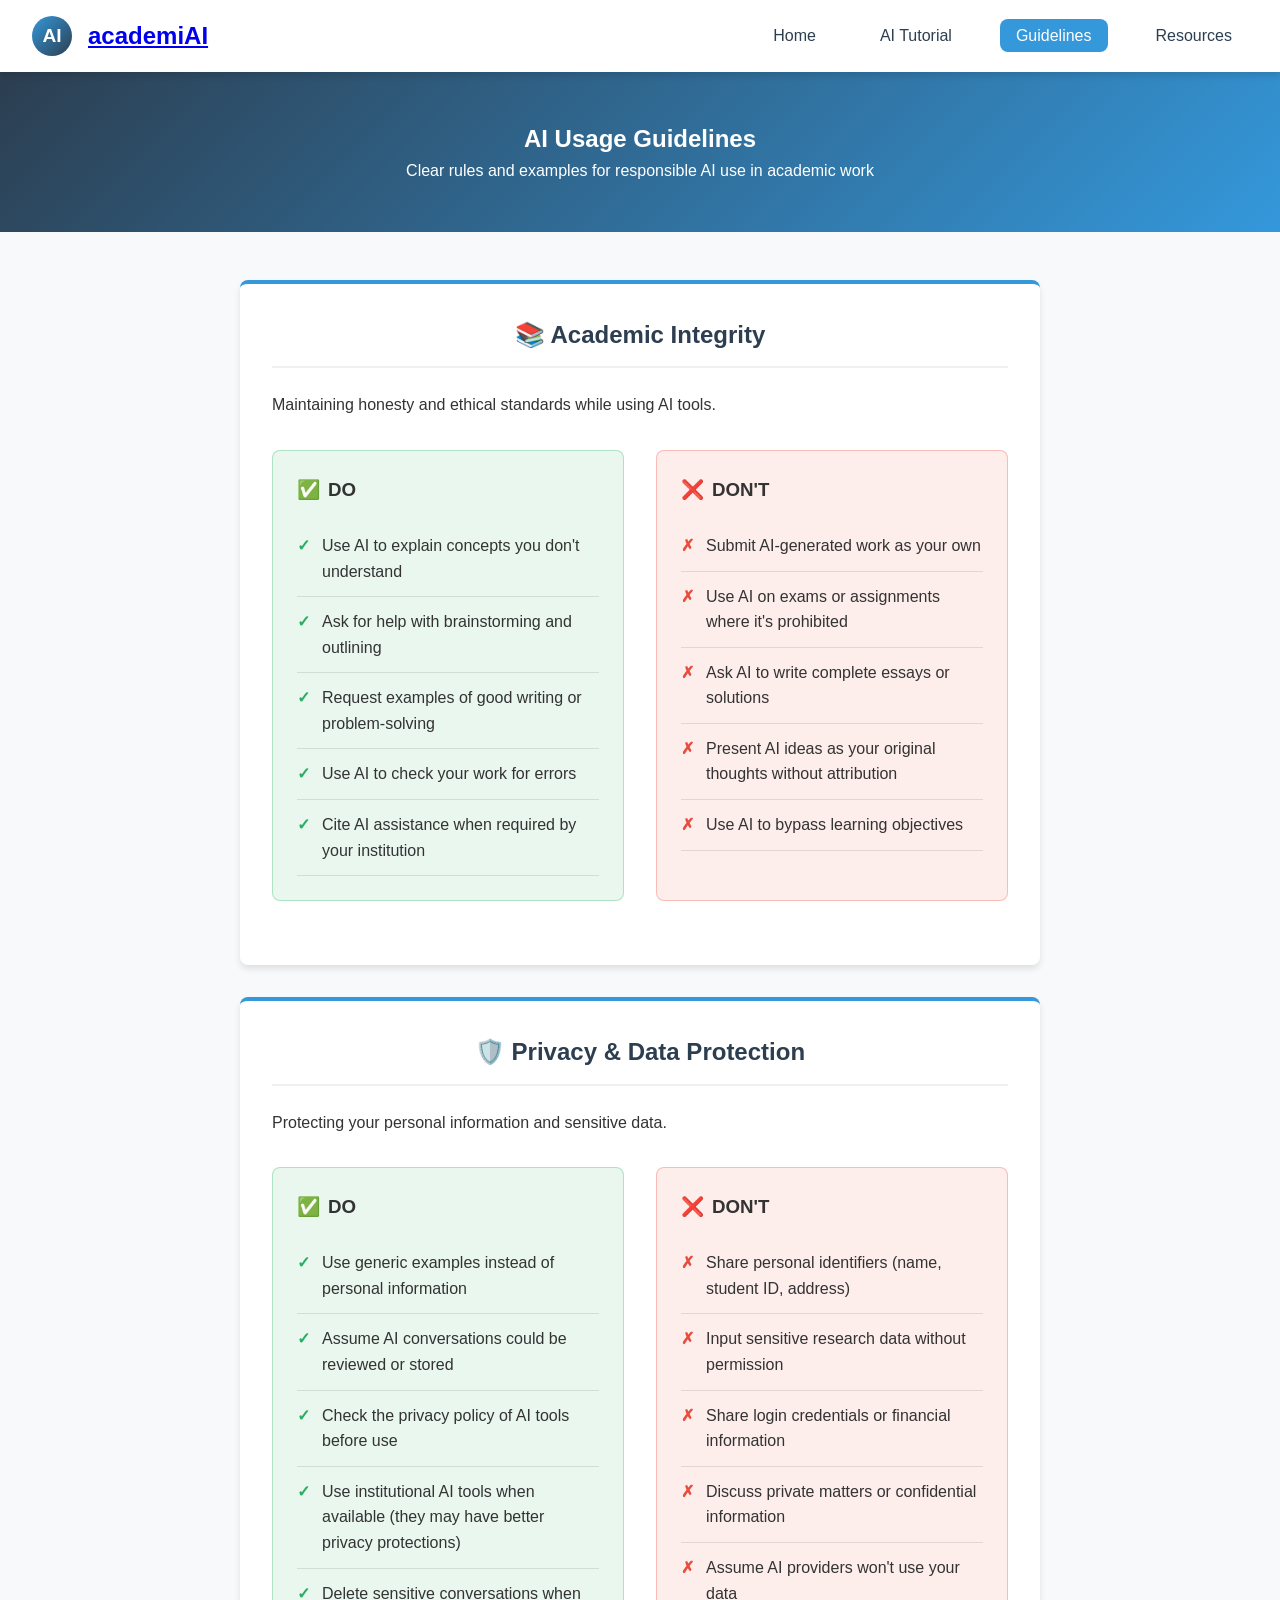
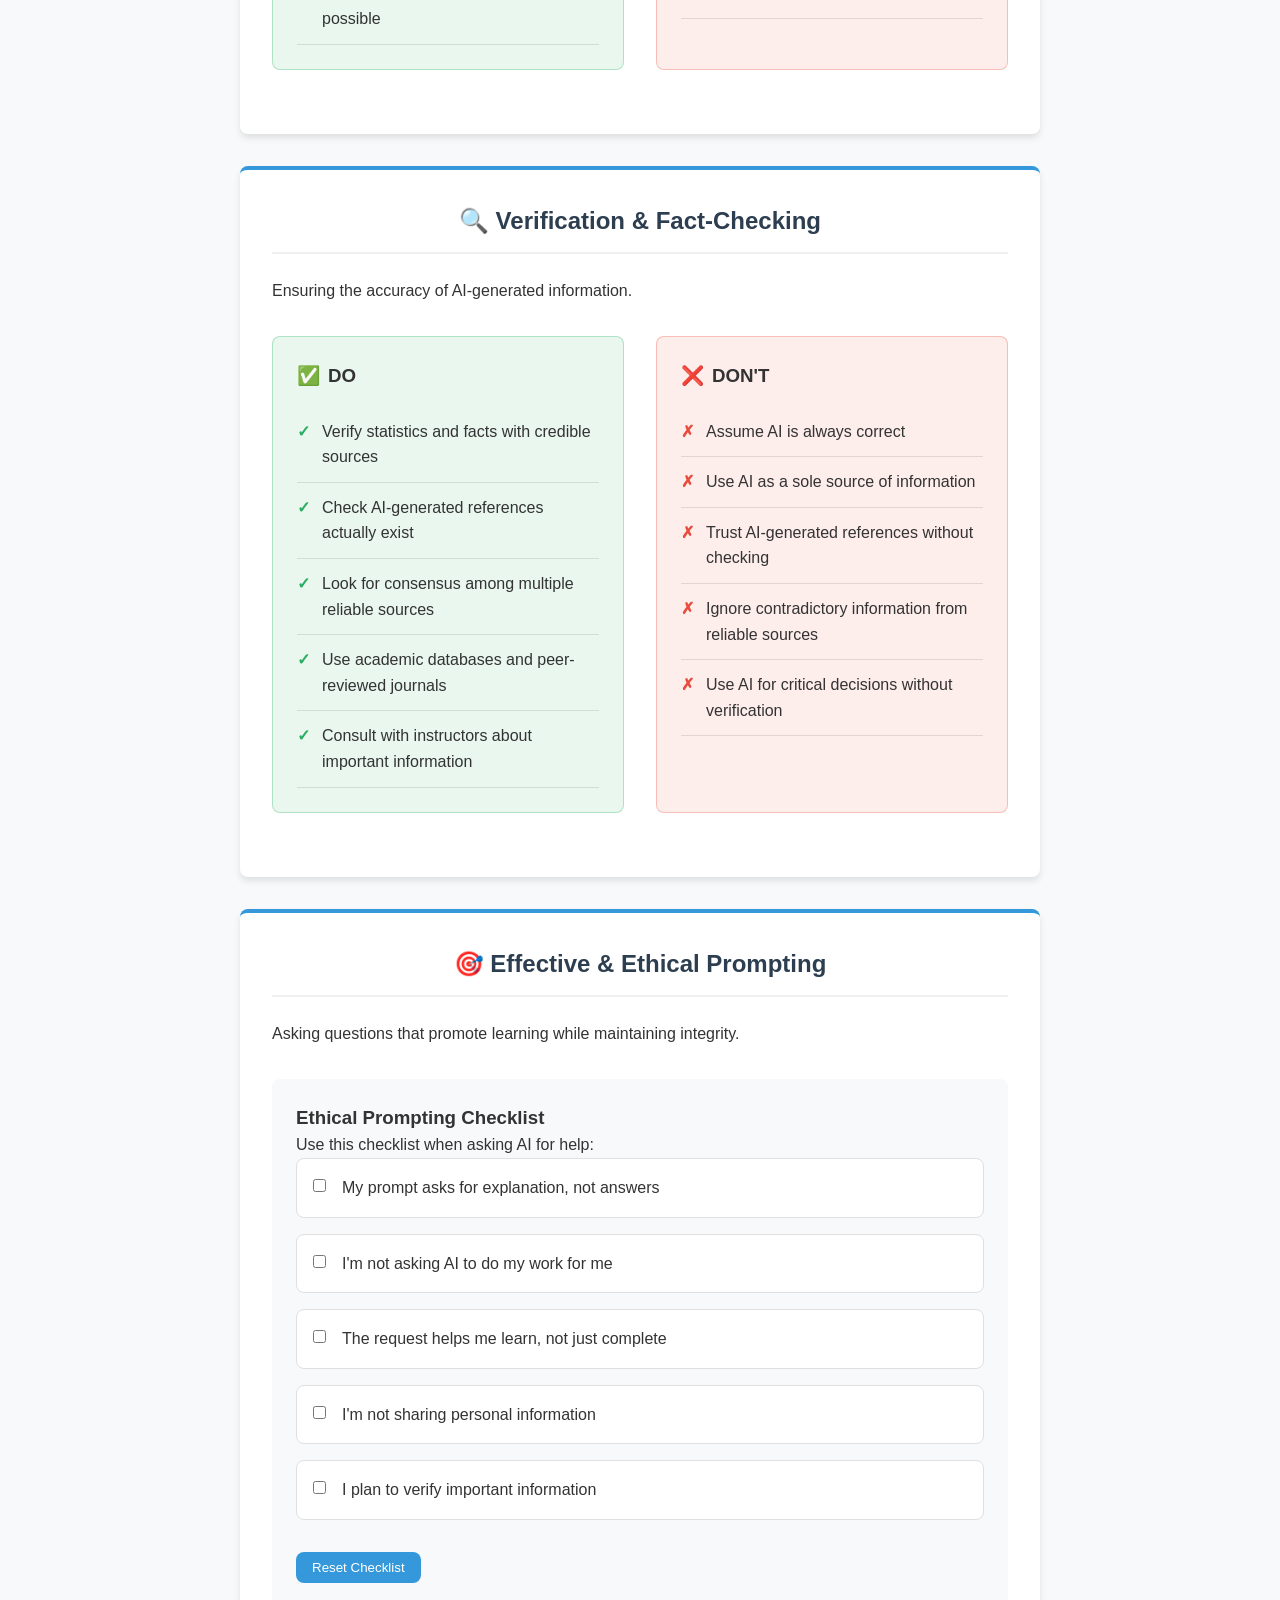
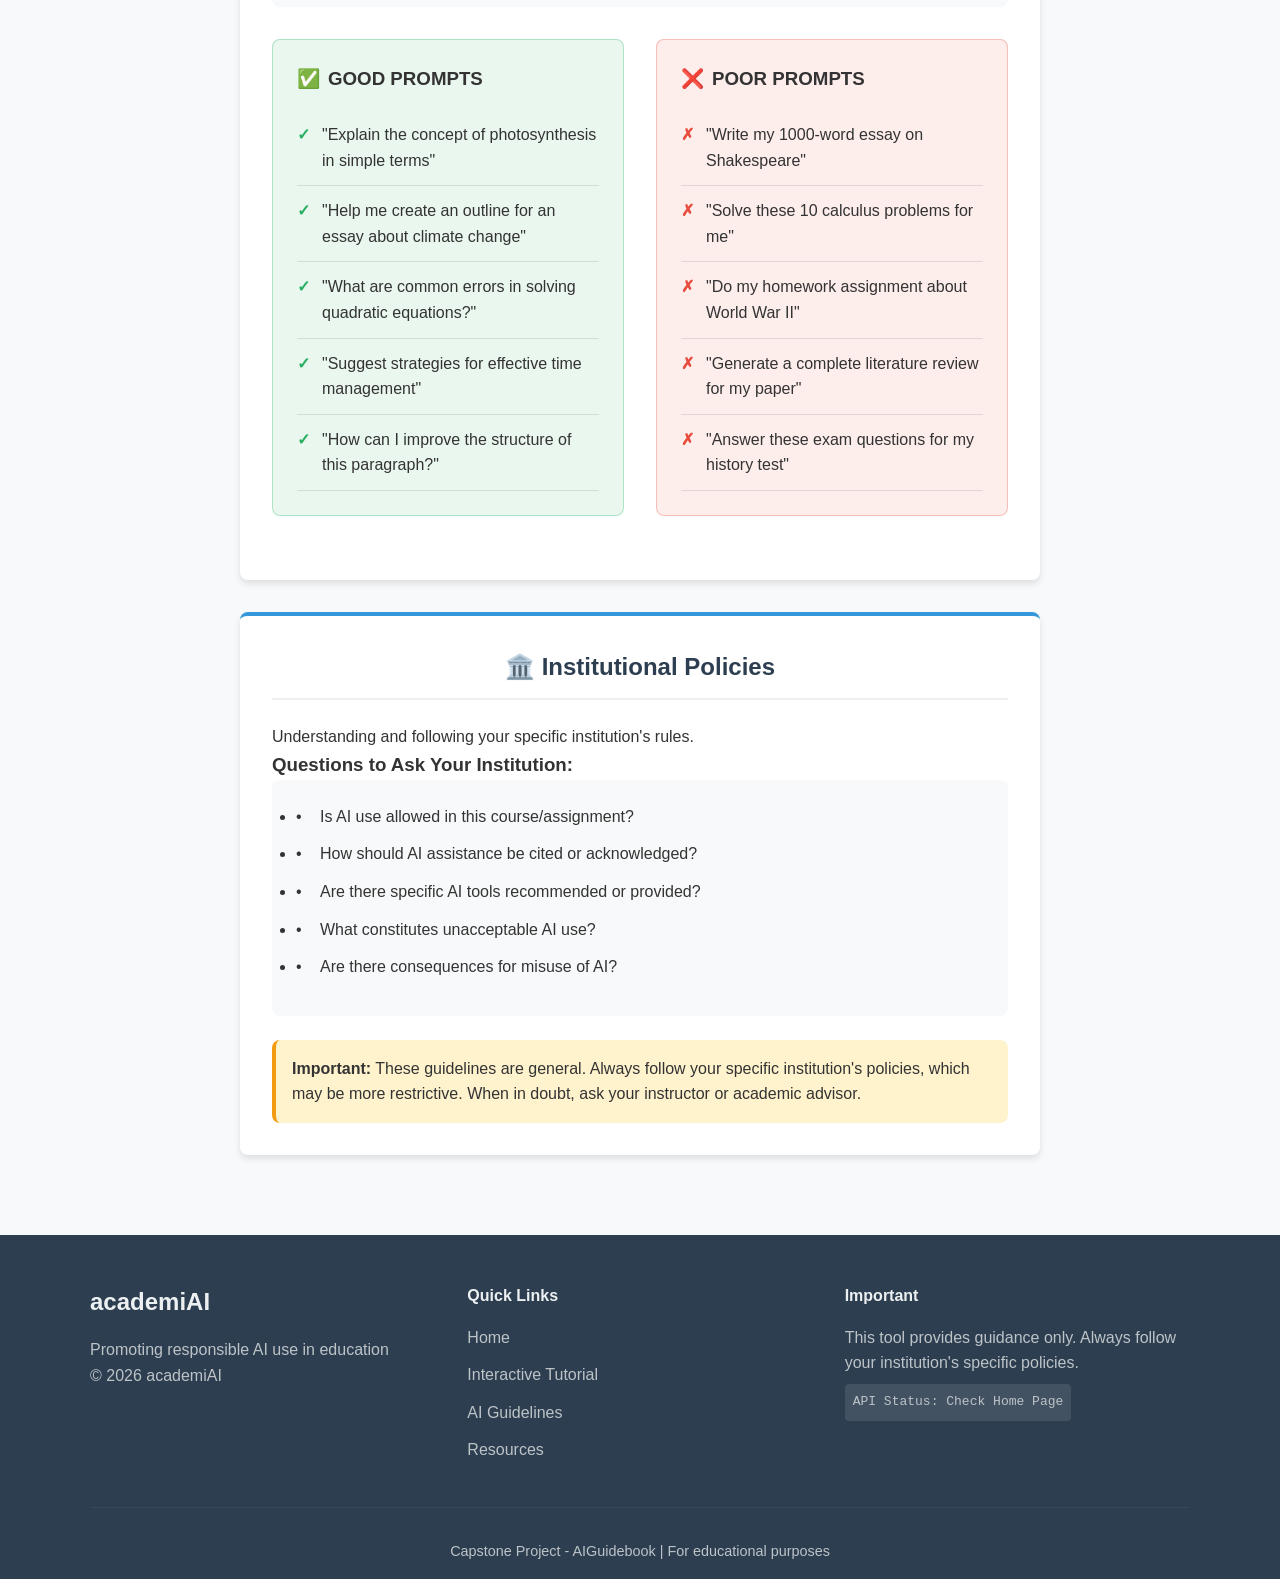
==== pages/guidelines.html @ cb723749 "Add files via upload" ====
<!DOCTYPE html>
<html lang="en">
<head>
    <meta charset="UTF-8">
    <meta name="viewport" content="width=device-width, initial-scale=1.0">
    <title>AI Guidelines - academiAI</title>
    <link rel="stylesheet" href="../styles/main.css">
    <link rel="stylesheet" href="../styles/responsive.css">
    <link rel="icon" type="image/x-icon" href="../assets/images/favicon.ico">
    <style>
        .guidelines-container {
            max-width: 800px;
            margin: 0 auto;
        }
        
        .guideline-category {
            background: white;
            border-radius: var(--border-radius);
            padding: 2rem;
            margin-bottom: 2rem;
            box-shadow: var(--box-shadow);
            border-top: 4px solid var(--secondary-color);
        }
        
        .guideline-category h2 {
            color: var(--primary-color);
            margin-bottom: 1.5rem;
            padding-bottom: 0.75rem;
            border-bottom: 2px solid #f0f0f0;
        }
        
        .dos-donts {
            display: grid;
            grid-template-columns: 1fr 1fr;
            gap: 2rem;
            margin: 2rem 0;
        }
        
        @media (max-width: 768px) {
            .dos-donts {
                grid-template-columns: 1fr;
            }
        }
        
        .dos, .donts {
            padding: 1.5rem;
            border-radius: var(--border-radius);
        }
        
        .dos {
            background: rgba(39, 174, 96, 0.1);
            border: 1px solid rgba(39, 174, 96, 0.3);
        }
        
        .donts {
            background: rgba(231, 76, 60, 0.1);
            border: 1px solid rgba(231, 76, 60, 0.3);
        }
        
        .dos h3, .donts h3 {
            display: flex;
            align-items: center;
            gap: 0.5rem;
            margin-bottom: 1rem;
        }
        
        .dos h3::before {
            content: "✅";
        }
        
        .donts h3::before {
            content: "❌";
        }
        
        .guideline-list {
            list-style: none;
            padding: 0;
        }
        
        .guideline-list li {
            padding: 0.75rem 0;
            border-bottom: 1px solid rgba(0,0,0,0.1);
            display: flex;
            align-items: flex-start;
            gap: 0.75rem;
        }
        
        .dos .guideline-list li::before {
            content: "✓";
            color: var(--success-color);
            font-weight: bold;
        }
        
        .donts .guideline-list li::before {
            content: "✗";
            color: var(--accent-color);
            font-weight: bold;
        }
        
        .checklist {
            background: #f8f9fa;
            padding: 1.5rem;
            border-radius: var(--border-radius);
            margin: 2rem 0;
        }
        
        .checklist-item {
            display: flex;
            align-items: flex-start;
            gap: 1rem;
            margin-bottom: 1rem;
            padding: 1rem;
            background: white;
            border-radius: var(--border-radius);
            border: 1px solid #e0e0e0;
        }
        
        .checklist-item input[type="checkbox"] {
            margin-top: 0.25rem;
        }
        
        .checklist-item label {
            flex: 1;
            cursor: pointer;
        }
        
        .checklist-item.completed {
            background: rgba(39, 174, 96, 0.1);
            border-color: var(--success-color);
        }
    </style>
</head>
<body>
    <header>
        <nav class="main-nav">
            <div class="logo">
                <div class="logo-icon">AI</div>
                <h1><a href="../index.html">academiAI</a></h1>
            </div>
            <button class="mobile-menu-toggle" aria-label="Menu">☰</button>
            <ul class="nav-links">
                <li><a href="../index.html">Home</a></li>
                <li><a href="tutorial.html">AI Tutorial</a></li>
                <li><a href="guidelines.html" class="active">Guidelines</a></li>
                <li><a href="resources.html">Resources</a></li>
            </ul>
        </nav>
    </header>

    <main>
        <section class="hero" style="background: linear-gradient(135deg, #2c3e50, #3498db); padding: 3rem 2rem;">
            <div class="container">
                <h1>AI Usage Guidelines</h1>
                <p>Clear rules and examples for responsible AI use in academic work</p>
            </div>
        </section>

        <section class="features" style="padding: 3rem 2rem;">
            <div class="container">
                <div class="guidelines-container">
                    <!-- Academic Integrity Guidelines -->
                    <div class="guideline-category">
                        <h2>📚 Academic Integrity</h2>
                        <p>Maintaining honesty and ethical standards while using AI tools.</p>
                        
                        <div class="dos-donts">
                            <div class="dos">
                                <h3>DO</h3>
                                <ul class="guideline-list">
                                    <li>Use AI to explain concepts you don't understand</li>
                                    <li>Ask for help with brainstorming and outlining</li>
                                    <li>Request examples of good writing or problem-solving</li>
                                    <li>Use AI to check your work for errors</li>
                                    <li>Cite AI assistance when required by your institution</li>
                                </ul>
                            </div>
                            
                            <div class="donts">
                                <h3>DON'T</h3>
                                <ul class="guideline-list">
                                    <li>Submit AI-generated work as your own</li>
                                    <li>Use AI on exams or assignments where it's prohibited</li>
                                    <li>Ask AI to write complete essays or solutions</li>
                                    <li>Present AI ideas as your original thoughts without attribution</li>
                                    <li>Use AI to bypass learning objectives</li>
                                </ul>
                            </div>
                        </div>
                    </div>

                    <!-- Privacy & Data Protection -->
                    <div class="guideline-category">
                        <h2>🛡️ Privacy & Data Protection</h2>
                        <p>Protecting your personal information and sensitive data.</p>
                        
                        <div class="dos-donts">
                            <div class="dos">
                                <h3>DO</h3>
                                <ul class="guideline-list">
                                    <li>Use generic examples instead of personal information</li>
                                    <li>Assume AI conversations could be reviewed or stored</li>
                                    <li>Check the privacy policy of AI tools before use</li>
                                    <li>Use institutional AI tools when available (they may have better privacy protections)</li>
                                    <li>Delete sensitive conversations when possible</li>
                                </ul>
                            </div>
                            
                            <div class="donts">
                                <h3>DON'T</h3>
                                <ul class="guideline-list">
                                    <li>Share personal identifiers (name, student ID, address)</li>
                                    <li>Input sensitive research data without permission</li>
                                    <li>Share login credentials or financial information</li>
                                    <li>Discuss private matters or confidential information</li>
                                    <li>Assume AI providers won't use your data</li>
                                </ul>
                            </div>
                        </div>
                    </div>

                    <!-- Verification & Fact-Checking -->
                    <div class="guideline-category">
                        <h2>🔍 Verification & Fact-Checking</h2>
                        <p>Ensuring the accuracy of AI-generated information.</p>
                        
                        <div class="dos-donts">
                            <div class="dos">
                                <h3>DO</h3>
                                <ul class="guideline-list">
                                    <li>Verify statistics and facts with credible sources</li>
                                    <li>Check AI-generated references actually exist</li>
                                    <li>Look for consensus among multiple reliable sources</li>
                                    <li>Use academic databases and peer-reviewed journals</li>
                                    <li>Consult with instructors about important information</li>
                                </ul>
                            </div>
                            
                            <div class="donts">
                                <h3>DON'T</h3>
                                <ul class="guideline-list">
                                    <li>Assume AI is always correct</li>
                                    <li>Use AI as a sole source of information</li>
                                    <li>Trust AI-generated references without checking</li>
                                    <li>Ignore contradictory information from reliable sources</li>
                                    <li>Use AI for critical decisions without verification</li>
                                </ul>
                            </div>
                        </div>
                    </div>

                    <!-- Effective Prompting -->
                    <div class="guideline-category">
                        <h2>🎯 Effective & Ethical Prompting</h2>
                        <p>Asking questions that promote learning while maintaining integrity.</p>
                        
                        <div class="checklist">
                            <h3>Ethical Prompting Checklist</h3>
                            <p>Use this checklist when asking AI for help:</p>
                            
                            <div class="checklist-item">
                                <input type="checkbox" id="check1">
                                <label for="check1">My prompt asks for explanation, not answers</label>
                            </div>
                            
                            <div class="checklist-item">
                                <input type="checkbox" id="check2">
                                <label for="check2">I'm not asking AI to do my work for me</label>
                            </div>
                            
                            <div class="checklist-item">
                                <input type="checkbox" id="check3">
                                <label for="check3">The request helps me learn, not just complete</label>
                            </div>
                            
                            <div class="checklist-item">
                                <input type="checkbox" id="check4">
                                <label for="check4">I'm not sharing personal information</label>
                            </div>
                            
                            <div class="checklist-item">
                                <input type="checkbox" id="check5">
                                <label for="check5">I plan to verify important information</label>
                            </div>
                            
                            <button id="checklist-reset" style="margin-top: 1rem; padding: 0.5rem 1rem; background: var(--secondary-color); color: white; border: none; border-radius: var(--border-radius); cursor: pointer;">
                                Reset Checklist
                            </button>
                        </div>
                        
                        <div class="dos-donts">
                            <div class="dos">
                                <h3>GOOD PROMPTS</h3>
                                <ul class="guideline-list">
                                    <li>"Explain the concept of photosynthesis in simple terms"</li>
                                    <li>"Help me create an outline for an essay about climate change"</li>
                                    <li>"What are common errors in solving quadratic equations?"</li>
                                    <li>"Suggest strategies for effective time management"</li>
                                    <li>"How can I improve the structure of this paragraph?"</li>
                                </ul>
                            </div>
                            
                            <div class="donts">
                                <h3>POOR PROMPTS</h3>
                                <ul class="guideline-list">
                                    <li>"Write my 1000-word essay on Shakespeare"</li>
                                    <li>"Solve these 10 calculus problems for me"</li>
                                    <li>"Do my homework assignment about World War II"</li>
                                    <li>"Generate a complete literature review for my paper"</li>
                                    <li>"Answer these exam questions for my history test"</li>
                                </ul>
                            </div>
                        </div>
                    </div>

                    <!-- Institutional Policies -->
                    <div class="guideline-category">
                        <h2>🏛️ Institutional Policies</h2>
                        <p>Understanding and following your specific institution's rules.</p>
                        
                        <div class="key-questions">
                            <h3>Questions to Ask Your Institution:</h3>
                            <ul style="background: #f8f9fa; padding: 1.5rem; border-radius: var(--border-radius);">
                                <li style="margin-bottom: 0.75rem; padding-left: 1.5rem; position: relative;">
                                    <span style="position: absolute; left: 0;">•</span>
                                    Is AI use allowed in this course/assignment?
                                </li>
                                <li style="margin-bottom: 0.75rem; padding-left: 1.5rem; position: relative;">
                                    <span style="position: absolute; left: 0;">•</span>
                                    How should AI assistance be cited or acknowledged?
                                </li>
                                <li style="margin-bottom: 0.75rem; padding-left: 1.5rem; position: relative;">
                                    <span style="position: absolute; left: 0;">•</span>
                                    Are there specific AI tools recommended or provided?
                                </li>
                                <li style="margin-bottom: 0.75rem; padding-left: 1.5rem; position: relative;">
                                    <span style="position: absolute; left: 0;">•</span>
                                    What constitutes unacceptable AI use?
                                </li>
                                <li style="margin-bottom: 0.75rem; padding-left: 1.5rem; position: relative;">
                                    <span style="position: absolute; left: 0;">•</span>
                                    Are there consequences for misuse of AI?
                                </li>
                            </ul>
                        </div>
                        
                        <p style="margin-top: 1.5rem; padding: 1rem; background: #fff3cd; border-radius: var(--border-radius); border-left: 4px solid #f39c12;">
                            <strong>Important:</strong> These guidelines are general. Always follow your specific institution's policies, which may be more restrictive. When in doubt, ask your instructor or academic advisor.
                        </p>
                    </div>
                </div>
            </div>
        </section>
    </main>

    <footer>
        <div class="container">
            <div class="footer-content">
                <div class="footer-section">
                    <h3>academiAI</h3>
                    <p>Promoting responsible AI use in education</p>
                    <p id="current-year">© 2024 academiAI</p>
                </div>
                <div class="footer-section">
                    <h4>Quick Links</h4>
                    <ul>
                        <li><a href="../index.html">Home</a></li>
                        <li><a href="tutorial.html">Interactive Tutorial</a></li>
                        <li><a href="guidelines.html">AI Guidelines</a></li>
                        <li><a href="resources.html">Resources</a></li>
                    </ul>
                </div>
                <div class="footer-section">
                    <h4>Important</h4>
                    <p>This tool provides guidance only. Always follow your institution's specific policies.</p>
                    <p class="api-status">API Status: Check Home Page</p>
                </div>
            </div>
            <div class="footer-bottom">
                <p>Capstone Project - AIGuidebook | For educational purposes</p>
            </div>
        </div>
    </footer>

    <script src="../scripts/main.js"></script>
    <script>
        // Checklist functionality
        document.addEventListener('DOMContentLoaded', function() {
            const checkboxes = document.querySelectorAll('.checklist-item input[type="checkbox"]');
            const resetButton = document.getElementById('checklist-reset');
            
            // Load saved state
            checkboxes.forEach((checkbox, index) => {
                const savedState = localStorage.getItem(`checklist-${index}`);
                if (savedState === 'true') {
                    checkbox.checked = true;
                    checkbox.parentElement.classList.add('completed');
                }
                
                checkbox.addEventListener('change', function() {
                    this.parentElement.classList.toggle('completed', this.checked);
                    localStorage.setItem(`checklist-${index}`, this.checked);
                });
            });
            
            // Reset button
            if (resetButton) {
                resetButton.addEventListener('click', function() {
                    checkboxes.forEach((checkbox, index) => {
                        checkbox.checked = false;
                        checkbox.parentElement.classList.remove('completed');
                        localStorage.removeItem(`checklist-${index}`);
                    });
                });
            }
        });
    </script>
</body>
</html>
---- styles/main.css ----
/* Reset and Base Styles */
* {
    margin: 0;
    padding: 0;
    box-sizing: border-box;
}

:root {
    --primary-color: #2c3e50;
    --secondary-color: #3498db;
    --accent-color: #e74c3c;
    --light-color: #ecf0f1;
    --dark-color: #2c3e50;
    --success-color: #27ae60;
    --warning-color: #f39c12;
    --border-radius: 8px;
    --box-shadow: 0 4px 6px rgba(0, 0, 0, 0.1);
    --transition: all 0.3s ease;
}

body {
    font-family: 'Segoe UI', Tahoma, Geneva, Verdana, sans-serif;
    line-height: 1.6;
    color: #333;
    background-color: #f9f9f9;
    min-height: 100vh;
    display: flex;
    flex-direction: column;
}

.container {
    max-width: 1200px;
    margin: 0 auto;
    padding: 0 20px;
}

main {
    flex: 1;
}

/* Navigation */
.main-nav {
    background-color: white;
    box-shadow: var(--box-shadow);
    padding: 1rem 2rem;
    display: flex;
    justify-content: space-between;
    align-items: center;
    position: sticky;
    top: 0;
    z-index: 1000;
}

.logo {
    display: flex;
    align-items: center;
    gap: 1rem;
}

.logo-icon {
    width: 40px;
    height: 40px;
    background: linear-gradient(135deg, var(--secondary-color), var(--primary-color));
    color: white;
    border-radius: 50%;
    display: flex;
    align-items: center;
    justify-content: center;
    font-weight: bold;
    font-size: 1.2rem;
}

.logo h1 {
    color: var(--primary-color);
    font-size: 1.5rem;
}

.mobile-menu-toggle {
    display: none;
    background: none;
    border: none;
    font-size: 1.5rem;
    cursor: pointer;
    color: var(--primary-color);
}

.nav-links {
    display: flex;
    list-style: none;
    gap: 2rem;
}

.nav-links a {
    text-decoration: none;
    color: var(--primary-color);
    font-weight: 500;
    padding: 0.5rem 1rem;
    border-radius: var(--border-radius);
    transition: var(--transition);
}

.nav-links a:hover,
.nav-links a.active {
    background-color: var(--secondary-color);
    color: white;
}

/* Hero Section */
.hero {
    background: linear-gradient(135deg, var(--primary-color), var(--secondary-color));
    color: white;
    padding: 4rem 2rem;
    text-align: center;
}

.hero-content h2 {
    font-size: 2.5rem;
    margin-bottom: 1rem;
}

.hero-content p {
    font-size: 1.2rem;
    margin-bottom: 2rem;
    opacity: 0.9;
}

.cta-button {
    display: inline-block;
    background-color: var(--accent-color);
    color: white;
    padding: 1rem 2rem;
    text-decoration: none;
    border-radius: var(--border-radius);
    font-weight: bold;
    transition: var(--transition);
    border: none;
    cursor: pointer;
    font-size: 1rem;
}

.cta-button:hover {
    background-color: #c0392b;
    transform: translateY(-2px);
}

/* AI Guide Section */
.ai-guide-section {
    padding: 4rem 2rem;
    background-color: white;
}

.ai-guide-section h2 {
    text-align: center;
    margin-bottom: 1rem;
    color: var(--primary-color);
}

.subtitle {
    color: #666;
    margin-bottom: 2rem;
    text-align: center;
    font-size: 1.1rem;
}

.config-warning {
    background-color: #fff3cd;
    border: 1px solid #ffeaa7;
    border-radius: var(--border-radius);
    padding: 1rem;
    margin: 2rem auto;
    max-width: 800px;
    text-align: center;
    color: #856404;
}

.chat-container {
    max-width: 800px;
    margin: 0 auto;
    border: 1px solid #ddd;
    border-radius: var(--border-radius);
    overflow: hidden;
    box-shadow: var(--box-shadow);
}

.chat-messages {
    height: 400px;
    overflow-y: auto;
    padding: 1.5rem;
    background-color: #f8f9fa;
    display: flex;
    flex-direction: column;
    gap: 1rem;
}

.message {
    max-width: 85%;
    animation: fadeIn 0.3s ease;
}

@keyframes fadeIn {
    from { opacity: 0; transform: translateY(10px); }
    to { opacity: 1; transform: translateY(0); }
}

.sender-label {
    font-size: 0.8rem;
    font-weight: 600;
    margin-bottom: 0.25rem;
    color: #666;
}

.message.bot .sender-label {
    color: var(--secondary-color);
}

.message.user .sender-label {
    color: var(--primary-color);
    text-align: right;
}

.message-text {
    padding: 0.75rem 1rem;
    border-radius: var(--border-radius);
    line-height: 1.5;
}

.message.bot .message-text {
    background-color: white;
    border: 1px solid #e0e0e0;
    border-left: 4px solid var(--secondary-color);
}

.message.user .message-text {
    background-color: var(--secondary-color);
    color: white;
    border-left: 4px solid var(--primary-color);
}

.chat-input-area {
    padding: 1.5rem;
    background-color: white;
    border-top: 1px solid #ddd;
}

.safety-notice {
    background-color: #fff3cd;
    border: 1px solid #ffeaa7;
    border-radius: var(--border-radius);
    padding: 0.75rem;
    margin-bottom: 1rem;
    display: flex;
    align-items: center;
    gap: 0.5rem;
    color: #856404;
}

.safety-icon {
    font-size: 1.2rem;
}

.input-wrapper {
    display: flex;
    gap: 1rem;
}

.input-wrapper textarea {
    flex: 1;
    padding: 1rem;
    border: 1px solid #ddd;
    border-radius: var(--border-radius);
    font-family: inherit;
    font-size: 1rem;
    resize: vertical;
    min-height: 80px;
    max-height: 200px;
}

.input-wrapper textarea:focus {
    outline: none;
    border-color: var(--secondary-color);
    box-shadow: 0 0 0 2px rgba(52, 152, 219, 0.2);
}

.input-wrapper button {
    background-color: var(--secondary-color);
    color: white;
    border: none;
    padding: 0 2rem;
    border-radius: var(--border-radius);
    cursor: pointer;
    font-weight: bold;
    transition: var(--transition);
    font-size: 1rem;
    align-self: flex-start;
    height: fit-content;
    margin-top: 0.5rem;
}

.input-wrapper button:hover {
    background-color: #2980b9;
}

.input-wrapper button:disabled {
    background-color: #bdc3c7;
    cursor: not-allowed;
}

.input-limits {
    display: flex;
    justify-content: space-between;
    margin-top: 0.5rem;
    color: #666;
    font-size: 0.9rem;
}

.temp-indicator {
    color: var(--secondary-color);
    font-weight: 500;
}

/* Loading Animation */
.message.loading {
    opacity: 0.7;
}

.loading-text {
    color: #666;
    margin-bottom: 0.5rem;
}

.loading-dots {
    display: flex;
    gap: 0.25rem;
}

.loading-dots span {
    width: 8px;
    height: 8px;
    background-color: var(--secondary-color);
    border-radius: 50%;
    animation: bounce 1.4s infinite ease-in-out both;
}

.loading-dots span:nth-child(1) {
    animation-delay: -0.32s;
}

.loading-dots span:nth-child(2) {
    animation-delay: -0.16s;
}

@keyframes bounce {
    0%, 80%, 100% { 
        transform: scale(0);
    } 
    40% { 
        transform: scale(1.0);
    }
}

/* Safety Features */
.safety-features {
    margin-top: 3rem;
    padding: 1.5rem;
    background-color: #f8f9fa;
    border-radius: var(--border-radius);
    border-left: 4px solid var(--success-color);
}

.safety-features h3 {
    color: var(--primary-color);
    margin-bottom: 1rem;
}

.safety-features ul {
    list-style: none;
    display: grid;
    grid-template-columns: repeat(auto-fit, minmax(200px, 1fr));
    gap: 0.75rem;
    margin-top: 1rem;
}

.safety-features li {
    padding: 0.75rem;
    background-color: white;
    border-radius: var(--border-radius);
    font-size: 0.9rem;
    border: 1px solid #e0e0e0;
}

.safety-features li::before {
    content: "✓ ";
    color: var(--success-color);
    font-weight: bold;
    margin-right: 0.5rem;
}

/* Features Section */
.features {
    padding: 4rem 2rem;
    background-color: #f8f9fa;
}

.features h2 {
    text-align: center;
    margin-bottom: 3rem;
    color: var(--primary-color);
}

.feature-grid {
    display: grid;
    grid-template-columns: repeat(auto-fit, minmax(250px, 1fr));
    gap: 2rem;
}

.feature-card {
    background-color: white;
    padding: 2rem;
    border-radius: var(--border-radius);
    text-align: center;
    box-shadow: var(--box-shadow);
    transition: var(--transition);
    border-top: 4px solid var(--secondary-color);
}

.feature-card:hover {
    transform: translateY(-5px);
    box-shadow: 0 8px 15px rgba(0, 0, 0, 0.1);
}

.feature-icon {
    font-size: 3rem;
    margin-bottom: 1rem;
    display: block;
}

.feature-card h3 {
    color: var(--primary-color);
    margin-bottom: 1rem;
}

.feature-card p {
    color: #666;
    line-height: 1.5;
}

/* Footer */
footer {
    background-color: var(--primary-color);
    color: white;
    padding: 3rem 2rem 1rem;
    margin-top: auto;
}

.footer-content {
    display: grid;
    grid-template-columns: repeat(auto-fit, minmax(250px, 1fr));
    gap: 2rem;
    margin-bottom: 2rem;
}

.footer-section h3,
.footer-section h4 {
    margin-bottom: 1rem;
    color: var(--light-color);
}

.footer-section h3 {
    font-size: 1.5rem;
}

.footer-section p {
    color: #bdc3c7;
    line-height: 1.6;
}

.footer-section ul {
    list-style: none;
}

.footer-section ul li {
    margin-bottom: 0.75rem;
}

.footer-section a {
    color: #bdc3c7;
    text-decoration: none;
    transition: var(--transition);
}

.footer-section a:hover {
    color: white;
    text-decoration: underline;
}

.footer-bottom {
    text-align: center;
    padding-top: 2rem;
    border-top: 1px solid #34495e;
    color: #bdc3c7;
    font-size: 0.9rem;
}

.api-status {
    font-family: monospace;
    padding: 0.5rem;
    background: rgba(255, 255, 255, 0.1);
    border-radius: 4px;
    display: inline-block;
    margin-top: 0.5rem;
}

/* Utility Classes */
.hidden {
    display: none !important;
}

.notification {
    position: fixed;
    top: 20px;
    right: 20px;
    background: var(--warning-color);
    color: white;
    padding: 1rem;
    border-radius: var(--border-radius);
    box-shadow: var(--box-shadow);
    z-index: 10000;
    max-width: 300px;
    animation: slideIn 0.3s ease;
}

@keyframes slideIn {
    from { transform: translateX(100%); opacity: 0; }
    to { transform: translateX(0); opacity: 1; }
}
---- styles/responsive.css ----
/* Mobile Responsiveness */
@media (max-width: 768px) {
    .main-nav {
        flex-direction: row;
        flex-wrap: wrap;
        padding: 1rem;
        position: relative;
    }
    
    .mobile-menu-toggle {
        display: block;
        order: 2;
    }
    
    .nav-links {
        display: none;
        flex-direction: column;
        width: 100%;
        order: 3;
        margin-top: 1rem;
        gap: 0.5rem;
    }
    
    .nav-links.show {
        display: flex;
    }
    
    .nav-links li {
        width: 100%;
    }
    
    .nav-links a {
        display: block;
        padding: 0.75rem;
        text-align: center;
    }
    
    .logo {
        order: 1;
        flex: 1;
    }
    
    .hero-content h2 {
        font-size: 2rem;
    }
    
    .hero-content p {
        font-size: 1.1rem;
    }
    
    .chat-container {
        margin: 0 -1rem;
        border-radius: 0;
        border-left: none;
        border-right: none;
    }
    
    .chat-messages {
        height: 300px;
        padding: 1rem;
    }
    
    .message {
        max-width: 95%;
    }
    
    .input-wrapper {
        flex-direction: column;
    }
    
    .input-wrapper button {
        width: 100%;
        padding: 0.75rem;
        margin-top: 0;
    }
    
    .feature-grid {
        grid-template-columns: 1fr;
        gap: 1.5rem;
    }
    
    .feature-card {
        padding: 1.5rem;
    }
    
    .safety-features ul {
        grid-template-columns: 1fr;
    }
    
    .tutorial-controls {
        flex-direction: column;
        gap: 1rem;
    }
    
    .tutorial-controls button {
        width: 100%;
    }
    
    .footer-content {
        grid-template-columns: 1fr;
        gap: 1.5rem;
    }
    
    .ai-guide-section,
    .features {
        padding: 2rem 1rem;
    }
    
    .tutorial-content {
        padding: 2rem 1rem;
    }
}

/* Tablet Responsiveness */
@media (min-width: 769px) and (max-width: 1024px) {
    .container {
        padding: 0 15px;
    }
    
    .chat-container {
        margin: 0 1rem;
    }
    
    .feature-grid {
        grid-template-columns: repeat(2, 1fr);
    }
    
    .safety-features ul {
        grid-template-columns: repeat(2, 1fr);
    }
}

/* Large Desktop */
@media (min-width: 1200px) {
    .container {
        max-width: 1140px;
    }
}
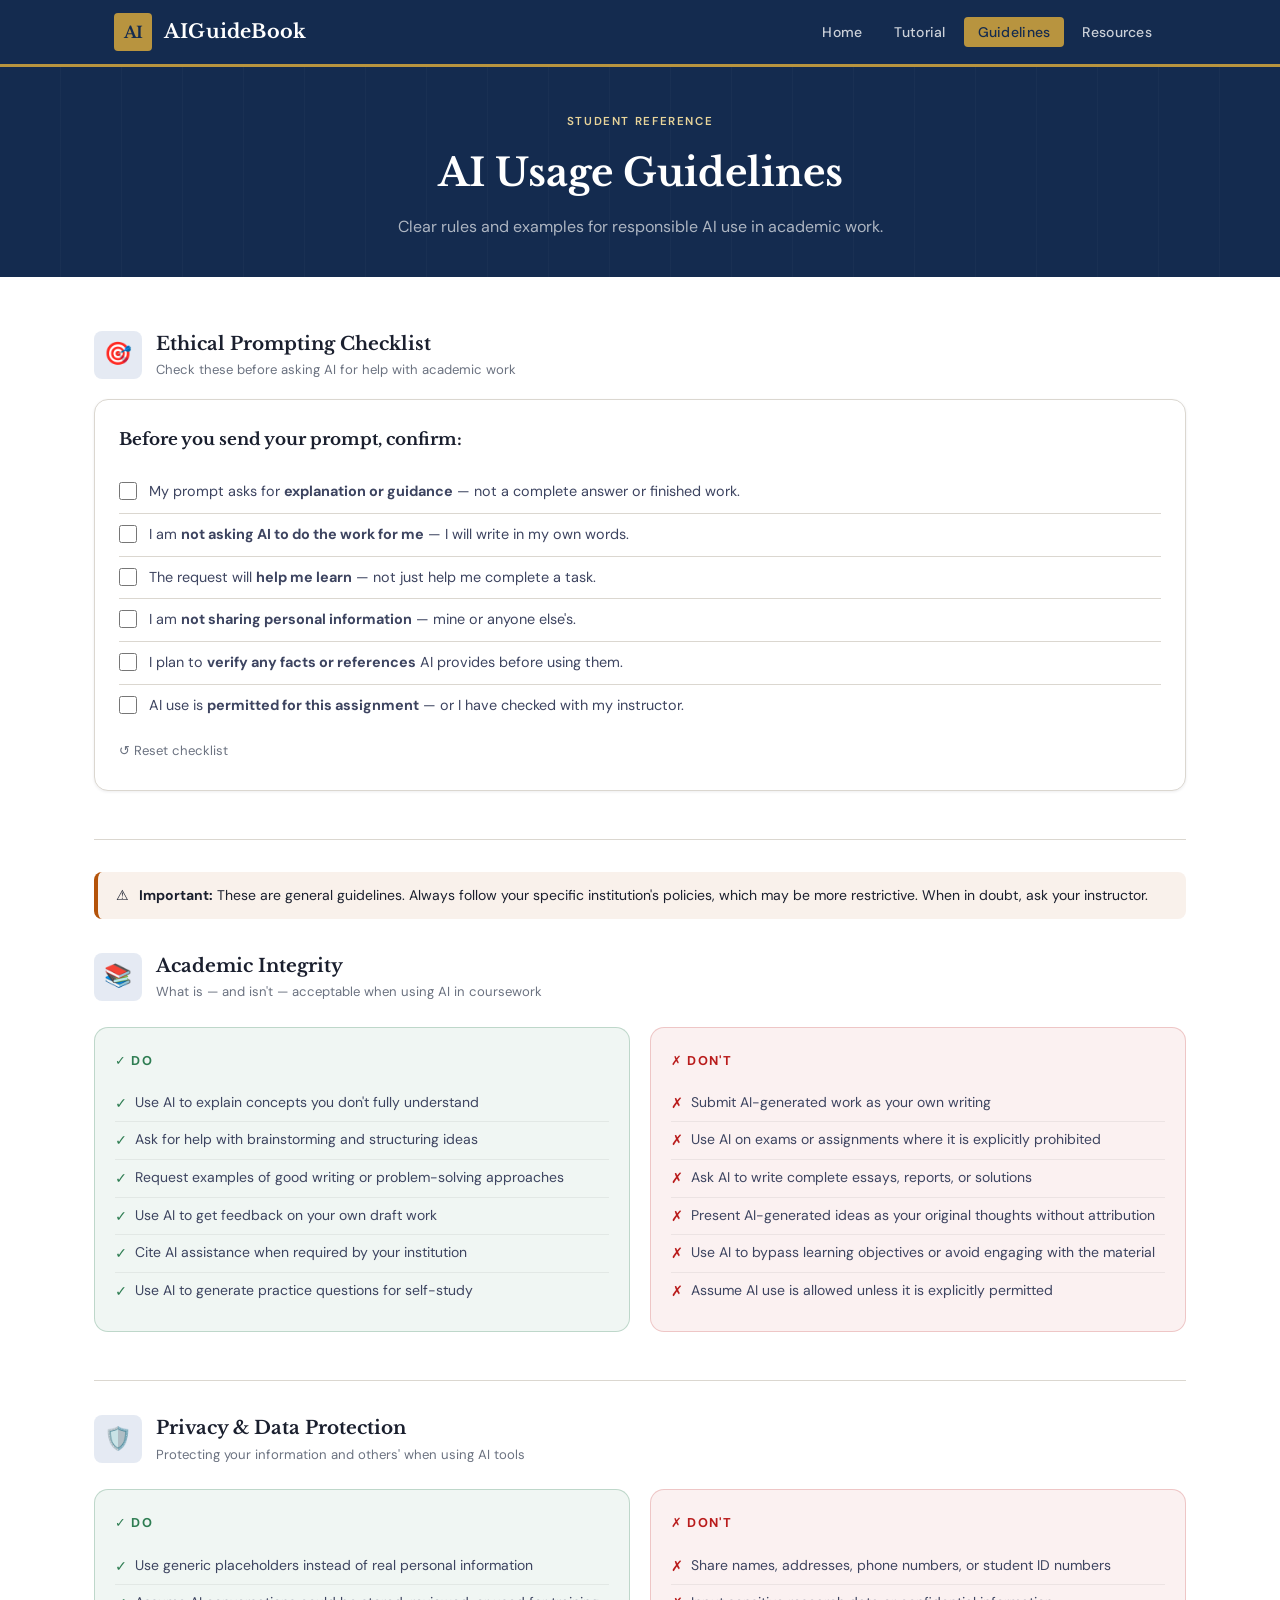
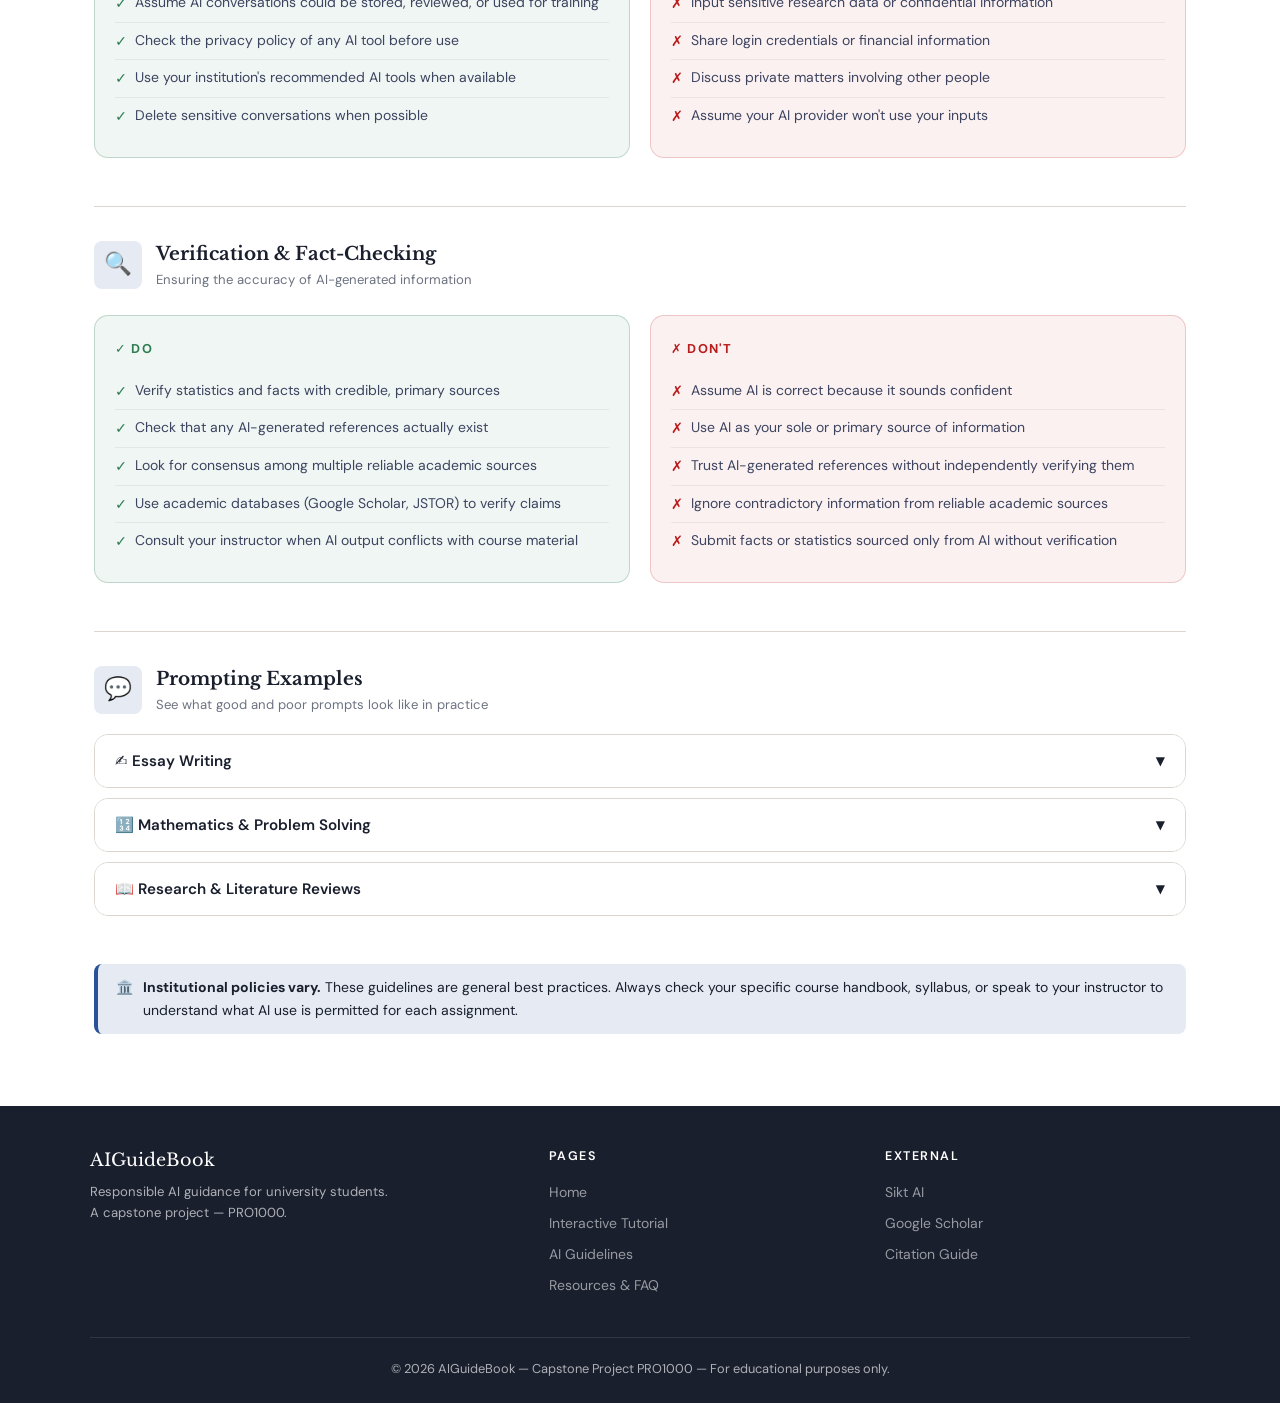
==== commit 5abc3fac: "Add files via upload" ====
--- a/pages/guidelines.html
+++ b/pages/guidelines.html
@@ -1,418 +1,339 @@
-<!DOCTYPE html>
-<html lang="en">
-<head>
-    <meta charset="UTF-8">
-    <meta name="viewport" content="width=device-width, initial-scale=1.0">
-    <title>AI Guidelines - academiAI</title>
-    <link rel="stylesheet" href="../styles/main.css">
-    <link rel="stylesheet" href="../styles/responsive.css">
-    <link rel="icon" type="image/x-icon" href="../assets/images/favicon.ico">
-    <style>
-        .guidelines-container {
-            max-width: 800px;
-            margin: 0 auto;
-        }
-        
-        .guideline-category {
-            background: white;
-            border-radius: var(--border-radius);
-            padding: 2rem;
-            margin-bottom: 2rem;
-            box-shadow: var(--box-shadow);
-            border-top: 4px solid var(--secondary-color);
-        }
-        
-        .guideline-category h2 {
-            color: var(--primary-color);
-            margin-bottom: 1.5rem;
-            padding-bottom: 0.75rem;
-            border-bottom: 2px solid #f0f0f0;
-        }
-        
-        .dos-donts {
-            display: grid;
-            grid-template-columns: 1fr 1fr;
-            gap: 2rem;
-            margin: 2rem 0;
-        }
-        
-        @media (max-width: 768px) {
-            .dos-donts {
-                grid-template-columns: 1fr;
-            }
-        }
-        
-        .dos, .donts {
-            padding: 1.5rem;
-            border-radius: var(--border-radius);
-        }
-        
-        .dos {
-            background: rgba(39, 174, 96, 0.1);
-            border: 1px solid rgba(39, 174, 96, 0.3);
-        }
-        
-        .donts {
-            background: rgba(231, 76, 60, 0.1);
-            border: 1px solid rgba(231, 76, 60, 0.3);
-        }
-        
-        .dos h3, .donts h3 {
-            display: flex;
-            align-items: center;
-            gap: 0.5rem;
-            margin-bottom: 1rem;
-        }
-        
-        .dos h3::before {
-            content: "✅";
-        }
-        
-        .donts h3::before {
-            content: "❌";
-        }
-        
-        .guideline-list {
-            list-style: none;
-            padding: 0;
-        }
-        
-        .guideline-list li {
-            padding: 0.75rem 0;
-            border-bottom: 1px solid rgba(0,0,0,0.1);
-            display: flex;
-            align-items: flex-start;
-            gap: 0.75rem;
-        }
-        
-        .dos .guideline-list li::before {
-            content: "✓";
-            color: var(--success-color);
-            font-weight: bold;
-        }
-        
-        .donts .guideline-list li::before {
-            content: "✗";
-            color: var(--accent-color);
-            font-weight: bold;
-        }
-        
-        .checklist {
-            background: #f8f9fa;
-            padding: 1.5rem;
-            border-radius: var(--border-radius);
-            margin: 2rem 0;
-        }
-        
-        .checklist-item {
-            display: flex;
-            align-items: flex-start;
-            gap: 1rem;
-            margin-bottom: 1rem;
-            padding: 1rem;
-            background: white;
-            border-radius: var(--border-radius);
-            border: 1px solid #e0e0e0;
-        }
-        
-        .checklist-item input[type="checkbox"] {
-            margin-top: 0.25rem;
-        }
-        
-        .checklist-item label {
-            flex: 1;
-            cursor: pointer;
-        }
-        
-        .checklist-item.completed {
-            background: rgba(39, 174, 96, 0.1);
-            border-color: var(--success-color);
-        }
-    </style>
-</head>
-<body>
-    <header>
-        <nav class="main-nav">
-            <div class="logo">
-                <div class="logo-icon">AI</div>
-                <h1><a href="../index.html">academiAI</a></h1>
-            </div>
-            <button class="mobile-menu-toggle" aria-label="Menu">☰</button>
-            <ul class="nav-links">
-                <li><a href="../index.html">Home</a></li>
-                <li><a href="tutorial.html">AI Tutorial</a></li>
-                <li><a href="guidelines.html" class="active">Guidelines</a></li>
-                <li><a href="resources.html">Resources</a></li>
-            </ul>
-        </nav>
-    </header>
-
-    <main>
-        <section class="hero" style="background: linear-gradient(135deg, #2c3e50, #3498db); padding: 3rem 2rem;">
-            <div class="container">
-                <h1>AI Usage Guidelines</h1>
-                <p>Clear rules and examples for responsible AI use in academic work</p>
-            </div>
-        </section>
-
-        <section class="features" style="padding: 3rem 2rem;">
-            <div class="container">
-                <div class="guidelines-container">
-                    <!-- Academic Integrity Guidelines -->
-                    <div class="guideline-category">
-                        <h2>📚 Academic Integrity</h2>
-                        <p>Maintaining honesty and ethical standards while using AI tools.</p>
-                        
-                        <div class="dos-donts">
-                            <div class="dos">
-                                <h3>DO</h3>
-                                <ul class="guideline-list">
-                                    <li>Use AI to explain concepts you don't understand</li>
-                                    <li>Ask for help with brainstorming and outlining</li>
-                                    <li>Request examples of good writing or problem-solving</li>
-                                    <li>Use AI to check your work for errors</li>
-                                    <li>Cite AI assistance when required by your institution</li>
-                                </ul>
-                            </div>
-                            
-                            <div class="donts">
-                                <h3>DON'T</h3>
-                                <ul class="guideline-list">
-                                    <li>Submit AI-generated work as your own</li>
-                                    <li>Use AI on exams or assignments where it's prohibited</li>
-                                    <li>Ask AI to write complete essays or solutions</li>
-                                    <li>Present AI ideas as your original thoughts without attribution</li>
-                                    <li>Use AI to bypass learning objectives</li>
-                                </ul>
-                            </div>
-                        </div>
-                    </div>
-
-                    <!-- Privacy & Data Protection -->
-                    <div class="guideline-category">
-                        <h2>🛡️ Privacy & Data Protection</h2>
-                        <p>Protecting your personal information and sensitive data.</p>
-                        
-                        <div class="dos-donts">
-                            <div class="dos">
-                                <h3>DO</h3>
-                                <ul class="guideline-list">
-                                    <li>Use generic examples instead of personal information</li>
-                                    <li>Assume AI conversations could be reviewed or stored</li>
-                                    <li>Check the privacy policy of AI tools before use</li>
-                                    <li>Use institutional AI tools when available (they may have better privacy protections)</li>
-                                    <li>Delete sensitive conversations when possible</li>
-                                </ul>
-                            </div>
-                            
-                            <div class="donts">
-                                <h3>DON'T</h3>
-                                <ul class="guideline-list">
-                                    <li>Share personal identifiers (name, student ID, address)</li>
-                                    <li>Input sensitive research data without permission</li>
-                                    <li>Share login credentials or financial information</li>
-                                    <li>Discuss private matters or confidential information</li>
-                                    <li>Assume AI providers won't use your data</li>
-                                </ul>
-                            </div>
-                        </div>
-                    </div>
-
-                    <!-- Verification & Fact-Checking -->
-                    <div class="guideline-category">
-                        <h2>🔍 Verification & Fact-Checking</h2>
-                        <p>Ensuring the accuracy of AI-generated information.</p>
-                        
-                        <div class="dos-donts">
-                            <div class="dos">
-                                <h3>DO</h3>
-                                <ul class="guideline-list">
-                                    <li>Verify statistics and facts with credible sources</li>
-                                    <li>Check AI-generated references actually exist</li>
-                                    <li>Look for consensus among multiple reliable sources</li>
-                                    <li>Use academic databases and peer-reviewed journals</li>
-                                    <li>Consult with instructors about important information</li>
-                                </ul>
-                            </div>
-                            
-                            <div class="donts">
-                                <h3>DON'T</h3>
-                                <ul class="guideline-list">
-                                    <li>Assume AI is always correct</li>
-                                    <li>Use AI as a sole source of information</li>
-                                    <li>Trust AI-generated references without checking</li>
-                                    <li>Ignore contradictory information from reliable sources</li>
-                                    <li>Use AI for critical decisions without verification</li>
-                                </ul>
-                            </div>
-                        </div>
-                    </div>
-
-                    <!-- Effective Prompting -->
-                    <div class="guideline-category">
-                        <h2>🎯 Effective & Ethical Prompting</h2>
-                        <p>Asking questions that promote learning while maintaining integrity.</p>
-                        
-                        <div class="checklist">
-                            <h3>Ethical Prompting Checklist</h3>
-                            <p>Use this checklist when asking AI for help:</p>
-                            
-                            <div class="checklist-item">
-                                <input type="checkbox" id="check1">
-                                <label for="check1">My prompt asks for explanation, not answers</label>
-                            </div>
-                            
-                            <div class="checklist-item">
-                                <input type="checkbox" id="check2">
-                                <label for="check2">I'm not asking AI to do my work for me</label>
-                            </div>
-                            
-                            <div class="checklist-item">
-                                <input type="checkbox" id="check3">
-                                <label for="check3">The request helps me learn, not just complete</label>
-                            </div>
-                            
-                            <div class="checklist-item">
-                                <input type="checkbox" id="check4">
-                                <label for="check4">I'm not sharing personal information</label>
-                            </div>
-                            
-                            <div class="checklist-item">
-                                <input type="checkbox" id="check5">
-                                <label for="check5">I plan to verify important information</label>
-                            </div>
-                            
-                            <button id="checklist-reset" style="margin-top: 1rem; padding: 0.5rem 1rem; background: var(--secondary-color); color: white; border: none; border-radius: var(--border-radius); cursor: pointer;">
-                                Reset Checklist
-                            </button>
-                        </div>
-                        
-                        <div class="dos-donts">
-                            <div class="dos">
-                                <h3>GOOD PROMPTS</h3>
-                                <ul class="guideline-list">
-                                    <li>"Explain the concept of photosynthesis in simple terms"</li>
-                                    <li>"Help me create an outline for an essay about climate change"</li>
-                                    <li>"What are common errors in solving quadratic equations?"</li>
-                                    <li>"Suggest strategies for effective time management"</li>
-                                    <li>"How can I improve the structure of this paragraph?"</li>
-                                </ul>
-                            </div>
-                            
-                            <div class="donts">
-                                <h3>POOR PROMPTS</h3>
-                                <ul class="guideline-list">
-                                    <li>"Write my 1000-word essay on Shakespeare"</li>
-                                    <li>"Solve these 10 calculus problems for me"</li>
-                                    <li>"Do my homework assignment about World War II"</li>
-                                    <li>"Generate a complete literature review for my paper"</li>
-                                    <li>"Answer these exam questions for my history test"</li>
-                                </ul>
-                            </div>
-                        </div>
-                    </div>
-
-                    <!-- Institutional Policies -->
-                    <div class="guideline-category">
-                        <h2>🏛️ Institutional Policies</h2>
-                        <p>Understanding and following your specific institution's rules.</p>
-                        
-                        <div class="key-questions">
-                            <h3>Questions to Ask Your Institution:</h3>
-                            <ul style="background: #f8f9fa; padding: 1.5rem; border-radius: var(--border-radius);">
-                                <li style="margin-bottom: 0.75rem; padding-left: 1.5rem; position: relative;">
-                                    <span style="position: absolute; left: 0;">•</span>
-                                    Is AI use allowed in this course/assignment?
-                                </li>
-                                <li style="margin-bottom: 0.75rem; padding-left: 1.5rem; position: relative;">
-                                    <span style="position: absolute; left: 0;">•</span>
-                                    How should AI assistance be cited or acknowledged?
-                                </li>
-                                <li style="margin-bottom: 0.75rem; padding-left: 1.5rem; position: relative;">
-                                    <span style="position: absolute; left: 0;">•</span>
-                                    Are there specific AI tools recommended or provided?
-                                </li>
-                                <li style="margin-bottom: 0.75rem; padding-left: 1.5rem; position: relative;">
-                                    <span style="position: absolute; left: 0;">•</span>
-                                    What constitutes unacceptable AI use?
-                                </li>
-                                <li style="margin-bottom: 0.75rem; padding-left: 1.5rem; position: relative;">
-                                    <span style="position: absolute; left: 0;">•</span>
-                                    Are there consequences for misuse of AI?
-                                </li>
-                            </ul>
-                        </div>
-                        
-                        <p style="margin-top: 1.5rem; padding: 1rem; background: #fff3cd; border-radius: var(--border-radius); border-left: 4px solid #f39c12;">
-                            <strong>Important:</strong> These guidelines are general. Always follow your specific institution's policies, which may be more restrictive. When in doubt, ask your instructor or academic advisor.
-                        </p>
-                    </div>
-                </div>
-            </div>
-        </section>
-    </main>
-
-    <footer>
-        <div class="container">
-            <div class="footer-content">
-                <div class="footer-section">
-                    <h3>academiAI</h3>
-                    <p>Promoting responsible AI use in education</p>
-                    <p id="current-year">© 2024 academiAI</p>
-                </div>
-                <div class="footer-section">
-                    <h4>Quick Links</h4>
-                    <ul>
-                        <li><a href="../index.html">Home</a></li>
-                        <li><a href="tutorial.html">Interactive Tutorial</a></li>
-                        <li><a href="guidelines.html">AI Guidelines</a></li>
-                        <li><a href="resources.html">Resources</a></li>
-                    </ul>
-                </div>
-                <div class="footer-section">
-                    <h4>Important</h4>
-                    <p>This tool provides guidance only. Always follow your institution's specific policies.</p>
-                    <p class="api-status">API Status: Check Home Page</p>
-                </div>
-            </div>
-            <div class="footer-bottom">
-                <p>Capstone Project - AIGuidebook | For educational purposes</p>
-            </div>
-        </div>
-    </footer>
-
-    <script src="../scripts/main.js"></script>
-    <script>
-        // Checklist functionality
-        document.addEventListener('DOMContentLoaded', function() {
-            const checkboxes = document.querySelectorAll('.checklist-item input[type="checkbox"]');
-            const resetButton = document.getElementById('checklist-reset');
-            
-            // Load saved state
-            checkboxes.forEach((checkbox, index) => {
-                const savedState = localStorage.getItem(`checklist-${index}`);
-                if (savedState === 'true') {
-                    checkbox.checked = true;
-                    checkbox.parentElement.classList.add('completed');
-                }
-                
-                checkbox.addEventListener('change', function() {
-                    this.parentElement.classList.toggle('completed', this.checked);
-                    localStorage.setItem(`checklist-${index}`, this.checked);
-                });
-            });
-            
-            // Reset button
-            if (resetButton) {
-                resetButton.addEventListener('click', function() {
-                    checkboxes.forEach((checkbox, index) => {
-                        checkbox.checked = false;
-                        checkbox.parentElement.classList.remove('completed');
-                        localStorage.removeItem(`checklist-${index}`);
-                    });
-                });
-            }
-        });
-    </script>
-</body>
-</html>+<!DOCTYPE html>
+<html lang="en">
+<head>
+  <meta charset="UTF-8">
+  <meta name="viewport" content="width=device-width, initial-scale=1.0">
+  <title>AI Guidelines — AIGuideBook</title>
+  <link rel="stylesheet" href="../styles/main.css">
+  <link rel="stylesheet" href="../styles/components.css">
+  <link rel="stylesheet" href="../styles/responsive.css">
+</head>
+<body>
+
+<!-- ── Navigation ── -->
+<nav class="site-nav" role="navigation" aria-label="Main navigation">
+  <div class="nav-inner">
+    <a href="../index.html" class="nav-brand" aria-label="AIGuideBook home">
+      <div class="nav-brand__mark" aria-hidden="true">AI</div>
+      <span class="nav-brand__name">AIGuideBook</span>
+    </a>
+    <button class="nav-toggle" aria-label="Toggle navigation" aria-expanded="false">
+      <span></span><span></span><span></span>
+    </button>
+    <ul class="nav-links" role="list">
+      <li><a href="../index.html">Home</a></li>
+      <li><a href="tutorial.html">Tutorial</a></li>
+      <li><a href="guidelines.html">Guidelines</a></li>
+      <li><a href="resources.html">Resources</a></li>
+    </ul>
+  </div>
+</nav>
+
+<!-- ── Page Hero ── -->
+<section class="page-hero" aria-labelledby="guidelines-title">
+  <span class="page-hero__eyebrow">Student Reference</span>
+  <h1 class="page-hero__title" id="guidelines-title">AI Usage Guidelines</h1>
+  <p class="page-hero__sub">Clear rules and examples for responsible AI use in academic work.</p>
+</section>
+
+<!-- ── Main Content ── -->
+<section class="section section--white" aria-label="Guidelines content">
+  <div class="container">
+
+
+
+    <!-- 1. Ethical Prompting Checklist -->
+    <div style="margin-bottom:48px;">
+      <div class="category-header">
+        <div class="category-header__icon">🎯</div>
+        <div>
+          <div class="category-header__title">Ethical Prompting Checklist</div>
+          <div class="category-header__sub">Check these before asking AI for help with academic work</div>
+        </div>
+      </div>
+      <div class="checklist-card">
+        <h3>Before you send your prompt, confirm:</h3>
+        <div class="checklist-item">
+          <input type="checkbox" id="chk0">
+          <label for="chk0">My prompt asks for <strong>explanation or guidance</strong> — not a complete answer or finished work.</label>
+        </div>
+        <div class="checklist-item">
+          <input type="checkbox" id="chk1">
+          <label for="chk1">I am <strong>not asking AI to do the work for me</strong> — I will write in my own words.</label>
+        </div>
+        <div class="checklist-item">
+          <input type="checkbox" id="chk2">
+          <label for="chk2">The request will <strong>help me learn</strong> — not just help me complete a task.</label>
+        </div>
+        <div class="checklist-item">
+          <input type="checkbox" id="chk3">
+          <label for="chk3">I am <strong>not sharing personal information</strong> — mine or anyone else's.</label>
+        </div>
+        <div class="checklist-item">
+          <input type="checkbox" id="chk4">
+          <label for="chk4">I plan to <strong>verify any facts or references</strong> AI provides before using them.</label>
+        </div>
+        <div class="checklist-item">
+          <input type="checkbox" id="chk5">
+          <label for="chk5">AI use is <strong>permitted for this assignment</strong> — or I have checked with my instructor.</label>
+        </div>
+        <button class="checklist-reset" aria-label="Reset checklist">↺ Reset checklist</button>
+      </div>
+    </div>
+
+    <hr class="rule">
+
+    <div class="notice notice--warn" style="margin-bottom:32px;">
+      <span>⚠️</span>
+      <div><strong>Important:</strong> These are general guidelines. Always follow your specific institution's policies, which may be more restrictive. When in doubt, ask your instructor.</div>
+    </div>
+
+    <!-- 2. Academic Integrity -->
+    <div style="margin-bottom:48px;">
+      <div class="category-header">
+        <div class="category-header__icon">📚</div>
+        <div>
+          <div class="category-header__title">Academic Integrity</div>
+          <div class="category-header__sub">What is — and isn't — acceptable when using AI in coursework</div>
+        </div>
+      </div>
+      <div class="dos-donts">
+        <div class="dos-donts__col dos-donts__col--do">
+          <h3>✓ Do</h3>
+          <ul class="dos-donts__list">
+            <li>Use AI to explain concepts you don't fully understand</li>
+            <li>Ask for help with brainstorming and structuring ideas</li>
+            <li>Request examples of good writing or problem-solving approaches</li>
+            <li>Use AI to get feedback on your own draft work</li>
+            <li>Cite AI assistance when required by your institution</li>
+            <li>Use AI to generate practice questions for self-study</li>
+          </ul>
+        </div>
+        <div class="dos-donts__col dos-donts__col--dont">
+          <h3>✗ Don't</h3>
+          <ul class="dos-donts__list">
+            <li>Submit AI-generated work as your own writing</li>
+            <li>Use AI on exams or assignments where it is explicitly prohibited</li>
+            <li>Ask AI to write complete essays, reports, or solutions</li>
+            <li>Present AI-generated ideas as your original thoughts without attribution</li>
+            <li>Use AI to bypass learning objectives or avoid engaging with the material</li>
+            <li>Assume AI use is allowed unless it is explicitly permitted</li>
+          </ul>
+        </div>
+      </div>
+    </div>
+
+    <hr class="rule">
+
+    <!-- 3. Privacy & Data -->
+    <div style="margin-bottom:48px;">
+      <div class="category-header">
+        <div class="category-header__icon">🛡️</div>
+        <div>
+          <div class="category-header__title">Privacy & Data Protection</div>
+          <div class="category-header__sub">Protecting your information and others' when using AI tools</div>
+        </div>
+      </div>
+      <div class="dos-donts">
+        <div class="dos-donts__col dos-donts__col--do">
+          <h3>✓ Do</h3>
+          <ul class="dos-donts__list">
+            <li>Use generic placeholders instead of real personal information</li>
+            <li>Assume AI conversations could be stored, reviewed, or used for training</li>
+            <li>Check the privacy policy of any AI tool before use</li>
+            <li>Use your institution's recommended AI tools when available</li>
+            <li>Delete sensitive conversations when possible</li>
+          </ul>
+        </div>
+        <div class="dos-donts__col dos-donts__col--dont">
+          <h3>✗ Don't</h3>
+          <ul class="dos-donts__list">
+            <li>Share names, addresses, phone numbers, or student ID numbers</li>
+            <li>Input sensitive research data or confidential information</li>
+            <li>Share login credentials or financial information</li>
+            <li>Discuss private matters involving other people</li>
+            <li>Assume your AI provider won't use your inputs</li>
+          </ul>
+        </div>
+      </div>
+    </div>
+
+    <hr class="rule">
+
+    <!-- 4. Fact-Checking -->
+    <div style="margin-bottom:48px;">
+      <div class="category-header">
+        <div class="category-header__icon">🔍</div>
+        <div>
+          <div class="category-header__title">Verification & Fact-Checking</div>
+          <div class="category-header__sub">Ensuring the accuracy of AI-generated information</div>
+        </div>
+      </div>
+      <div class="dos-donts">
+        <div class="dos-donts__col dos-donts__col--do">
+          <h3>✓ Do</h3>
+          <ul class="dos-donts__list">
+            <li>Verify statistics and facts with credible, primary sources</li>
+            <li>Check that any AI-generated references actually exist</li>
+            <li>Look for consensus among multiple reliable academic sources</li>
+            <li>Use academic databases (Google Scholar, JSTOR) to verify claims</li>
+            <li>Consult your instructor when AI output conflicts with course material</li>
+          </ul>
+        </div>
+        <div class="dos-donts__col dos-donts__col--dont">
+          <h3>✗ Don't</h3>
+          <ul class="dos-donts__list">
+            <li>Assume AI is correct because it sounds confident</li>
+            <li>Use AI as your sole or primary source of information</li>
+            <li>Trust AI-generated references without independently verifying them</li>
+            <li>Ignore contradictory information from reliable academic sources</li>
+            <li>Submit facts or statistics sourced only from AI without verification</li>
+          </ul>
+        </div>
+      </div>
+    </div>
+
+    <hr class="rule">
+
+  
+
+    <!-- 5. Prompting Examples Accordion -->
+    <div style="margin-bottom:48px;">
+      <div class="category-header">
+        <div class="category-header__icon">💬</div>
+        <div>
+          <div class="category-header__title">Prompting Examples</div>
+          <div class="category-header__sub">See what good and poor prompts look like in practice</div>
+        </div>
+      </div>
+
+      <div class="accordion-item">
+        <button class="accordion-trigger">
+          ✍️ Essay Writing
+          <span class="accordion-arrow">▼</span>
+        </button>
+        <div class="accordion-body">
+          <div class="accordion-body__inner">
+            <div class="dos-donts" style="margin:0;">
+              <div class="dos-donts__col dos-donts__col--do">
+                <h3>✓ Ethical</h3>
+                <ul class="dos-donts__list">
+                  <li>"Help me create an outline for an essay on renewable energy policy"</li>
+                  <li>"What are the main arguments for and against this position?"</li>
+                  <li>"How can I improve the structure of this paragraph I wrote?"</li>
+                </ul>
+              </div>
+              <div class="dos-donts__col dos-donts__col--dont">
+                <h3>✗ Problematic</h3>
+                <ul class="dos-donts__list">
+                  <li>"Write my 1500-word essay on renewable energy policy"</li>
+                  <li>"Generate a complete essay I can submit for this assignment"</li>
+                  <li>"Write a better version of this essay for me"</li>
+                </ul>
+              </div>
+            </div>
+          </div>
+        </div>
+      </div>
+
+      <div class="accordion-item">
+        <button class="accordion-trigger">
+          🔢 Mathematics & Problem Solving
+          <span class="accordion-arrow">▼</span>
+        </button>
+        <div class="accordion-body">
+          <div class="accordion-body__inner">
+            <div class="dos-donts" style="margin:0;">
+              <div class="dos-donts__col dos-donts__col--do">
+                <h3>✓ Ethical</h3>
+                <ul class="dos-donts__list">
+                  <li>"Explain the steps to solve this type of integral"</li>
+                  <li>"What concepts do I need to understand to approach this problem?"</li>
+                  <li>"Where did I go wrong in my calculation — here is my working"</li>
+                </ul>
+              </div>
+              <div class="dos-donts__col dos-donts__col--dont">
+                <h3>✗ Problematic</h3>
+                <ul class="dos-donts__list">
+                  <li>"Solve these 10 calculus problems for my homework"</li>
+                  <li>"Give me the answers to this problem set"</li>
+                  <li>"Complete this assignment for me"</li>
+                </ul>
+              </div>
+            </div>
+          </div>
+        </div>
+      </div>
+
+      <div class="accordion-item">
+        <button class="accordion-trigger">
+          📖 Research & Literature Reviews
+          <span class="accordion-arrow">▼</span>
+        </button>
+        <div class="accordion-body">
+          <div class="accordion-body__inner">
+            <div class="dos-donts" style="margin:0;">
+              <div class="dos-donts__col dos-donts__col--do">
+                <h3>✓ Ethical</h3>
+                <ul class="dos-donts__list">
+                  <li>"What are the key themes in research on climate adaptation?"</li>
+                  <li>"Help me organise my notes from these papers I have read"</li>
+                  <li>"Suggest search terms I could use to find papers on this topic"</li>
+                </ul>
+              </div>
+              <div class="dos-donts__col dos-donts__col--dont">
+                <h3>✗ Problematic</h3>
+                <ul class="dos-donts__list">
+                  <li>"Write a literature review for my research paper"</li>
+                  <li>"Summarise these papers so I don't have to read them"</li>
+                  <li>"Generate a bibliography for my thesis"</li>
+                </ul>
+              </div>
+            </div>
+          </div>
+        </div>
+      </div>
+    </div>
+
+    <!-- Institutional Note -->
+    <div class="notice notice--info">
+      <span>🏛️</span>
+      <div>
+        <strong>Institutional policies vary.</strong> These guidelines are general best practices.
+        Always check your specific course handbook, syllabus, or speak to your instructor
+        to understand what AI use is permitted for each assignment.
+      </div>
+    </div>
+
+  </div>
+</section>
+
+<!-- ── Footer ── -->
+<footer class="site-footer" role="contentinfo">
+  <div class="footer-inner">
+    <div class="footer-brand">
+      <div class="footer-brand__name">AIGuideBook</div>
+      <p class="footer-brand__tag">Responsible AI guidance for university students.<br>A capstone project — PRO1000.</p>
+    </div>
+    <div class="footer-col">
+      <h4>Pages</h4>
+      <a href="../index.html">Home</a>
+      <a href="tutorial.html">Interactive Tutorial</a>
+      <a href="guidelines.html">AI Guidelines</a>
+      <a href="resources.html">Resources & FAQ</a>
+    </div>
+    <div class="footer-col">
+      <h4>External</h4>
+      <a href="https://ki.sikt.no/en" target="_blank" rel="noopener">Sikt AI</a>
+      <a href="https://scholar.google.com" target="_blank" rel="noopener">Google Scholar</a>
+      <a href="https://www.uio.no/english/studies/examinations/sources-citations/" target="_blank" rel="noopener">Citation Guide</a>
+    </div>
+  </div>
+  <div class="footer-bottom">
+    <p>© <span id="footer-year"></span> AIGuideBook &mdash; Capstone Project PRO1000 &mdash; For educational purposes only.</p>
+  </div>
+</footer>
+
+<script src="../scripts/main.js"></script>
+</body>
+</html>
--- a/styles/main.css
+++ b/styles/main.css
@@ -1,535 +1,425 @@
-/* Reset and Base Styles */
-* {
-    margin: 0;
-    padding: 0;
-    box-sizing: border-box;
-}
-
-:root {
-    --primary-color: #2c3e50;
-    --secondary-color: #3498db;
-    --accent-color: #e74c3c;
-    --light-color: #ecf0f1;
-    --dark-color: #2c3e50;
-    --success-color: #27ae60;
-    --warning-color: #f39c12;
-    --border-radius: 8px;
-    --box-shadow: 0 4px 6px rgba(0, 0, 0, 0.1);
-    --transition: all 0.3s ease;
-}
-
-body {
-    font-family: 'Segoe UI', Tahoma, Geneva, Verdana, sans-serif;
-    line-height: 1.6;
-    color: #333;
-    background-color: #f9f9f9;
-    min-height: 100vh;
-    display: flex;
-    flex-direction: column;
-}
-
-.container {
-    max-width: 1200px;
-    margin: 0 auto;
-    padding: 0 20px;
-}
-
-main {
-    flex: 1;
-}
-
-/* Navigation */
-.main-nav {
-    background-color: white;
-    box-shadow: var(--box-shadow);
-    padding: 1rem 2rem;
-    display: flex;
-    justify-content: space-between;
-    align-items: center;
-    position: sticky;
-    top: 0;
-    z-index: 1000;
-}
-
-.logo {
-    display: flex;
-    align-items: center;
-    gap: 1rem;
-}
-
-.logo-icon {
-    width: 40px;
-    height: 40px;
-    background: linear-gradient(135deg, var(--secondary-color), var(--primary-color));
-    color: white;
-    border-radius: 50%;
-    display: flex;
-    align-items: center;
-    justify-content: center;
-    font-weight: bold;
-    font-size: 1.2rem;
-}
-
-.logo h1 {
-    color: var(--primary-color);
-    font-size: 1.5rem;
-}
-
-.mobile-menu-toggle {
-    display: none;
-    background: none;
-    border: none;
-    font-size: 1.5rem;
-    cursor: pointer;
-    color: var(--primary-color);
-}
-
-.nav-links {
-    display: flex;
-    list-style: none;
-    gap: 2rem;
-}
-
-.nav-links a {
-    text-decoration: none;
-    color: var(--primary-color);
-    font-weight: 500;
-    padding: 0.5rem 1rem;
-    border-radius: var(--border-radius);
-    transition: var(--transition);
-}
-
-.nav-links a:hover,
-.nav-links a.active {
-    background-color: var(--secondary-color);
-    color: white;
-}
-
-/* Hero Section */
-.hero {
-    background: linear-gradient(135deg, var(--primary-color), var(--secondary-color));
-    color: white;
-    padding: 4rem 2rem;
-    text-align: center;
-}
-
-.hero-content h2 {
-    font-size: 2.5rem;
-    margin-bottom: 1rem;
-}
-
-.hero-content p {
-    font-size: 1.2rem;
-    margin-bottom: 2rem;
-    opacity: 0.9;
-}
-
-.cta-button {
-    display: inline-block;
-    background-color: var(--accent-color);
-    color: white;
-    padding: 1rem 2rem;
-    text-decoration: none;
-    border-radius: var(--border-radius);
-    font-weight: bold;
-    transition: var(--transition);
-    border: none;
-    cursor: pointer;
-    font-size: 1rem;
-}
-
-.cta-button:hover {
-    background-color: #c0392b;
-    transform: translateY(-2px);
-}
-
-/* AI Guide Section */
-.ai-guide-section {
-    padding: 4rem 2rem;
-    background-color: white;
-}
-
-.ai-guide-section h2 {
-    text-align: center;
-    margin-bottom: 1rem;
-    color: var(--primary-color);
-}
-
-.subtitle {
-    color: #666;
-    margin-bottom: 2rem;
-    text-align: center;
-    font-size: 1.1rem;
-}
-
-.config-warning {
-    background-color: #fff3cd;
-    border: 1px solid #ffeaa7;
-    border-radius: var(--border-radius);
-    padding: 1rem;
-    margin: 2rem auto;
-    max-width: 800px;
-    text-align: center;
-    color: #856404;
-}
-
-.chat-container {
-    max-width: 800px;
-    margin: 0 auto;
-    border: 1px solid #ddd;
-    border-radius: var(--border-radius);
-    overflow: hidden;
-    box-shadow: var(--box-shadow);
-}
-
-.chat-messages {
-    height: 400px;
-    overflow-y: auto;
-    padding: 1.5rem;
-    background-color: #f8f9fa;
-    display: flex;
-    flex-direction: column;
-    gap: 1rem;
-}
-
-.message {
-    max-width: 85%;
-    animation: fadeIn 0.3s ease;
-}
-
-@keyframes fadeIn {
-    from { opacity: 0; transform: translateY(10px); }
-    to { opacity: 1; transform: translateY(0); }
-}
-
-.sender-label {
-    font-size: 0.8rem;
-    font-weight: 600;
-    margin-bottom: 0.25rem;
-    color: #666;
-}
-
-.message.bot .sender-label {
-    color: var(--secondary-color);
-}
-
-.message.user .sender-label {
-    color: var(--primary-color);
-    text-align: right;
-}
-
-.message-text {
-    padding: 0.75rem 1rem;
-    border-radius: var(--border-radius);
-    line-height: 1.5;
-}
-
-.message.bot .message-text {
-    background-color: white;
-    border: 1px solid #e0e0e0;
-    border-left: 4px solid var(--secondary-color);
-}
-
-.message.user .message-text {
-    background-color: var(--secondary-color);
-    color: white;
-    border-left: 4px solid var(--primary-color);
-}
-
-.chat-input-area {
-    padding: 1.5rem;
-    background-color: white;
-    border-top: 1px solid #ddd;
-}
-
-.safety-notice {
-    background-color: #fff3cd;
-    border: 1px solid #ffeaa7;
-    border-radius: var(--border-radius);
-    padding: 0.75rem;
-    margin-bottom: 1rem;
-    display: flex;
-    align-items: center;
-    gap: 0.5rem;
-    color: #856404;
-}
-
-.safety-icon {
-    font-size: 1.2rem;
-}
-
-.input-wrapper {
-    display: flex;
-    gap: 1rem;
-}
-
-.input-wrapper textarea {
-    flex: 1;
-    padding: 1rem;
-    border: 1px solid #ddd;
-    border-radius: var(--border-radius);
-    font-family: inherit;
-    font-size: 1rem;
-    resize: vertical;
-    min-height: 80px;
-    max-height: 200px;
-}
-
-.input-wrapper textarea:focus {
-    outline: none;
-    border-color: var(--secondary-color);
-    box-shadow: 0 0 0 2px rgba(52, 152, 219, 0.2);
-}
-
-.input-wrapper button {
-    background-color: var(--secondary-color);
-    color: white;
-    border: none;
-    padding: 0 2rem;
-    border-radius: var(--border-radius);
-    cursor: pointer;
-    font-weight: bold;
-    transition: var(--transition);
-    font-size: 1rem;
-    align-self: flex-start;
-    height: fit-content;
-    margin-top: 0.5rem;
-}
-
-.input-wrapper button:hover {
-    background-color: #2980b9;
-}
-
-.input-wrapper button:disabled {
-    background-color: #bdc3c7;
-    cursor: not-allowed;
-}
-
-.input-limits {
-    display: flex;
-    justify-content: space-between;
-    margin-top: 0.5rem;
-    color: #666;
-    font-size: 0.9rem;
-}
-
-.temp-indicator {
-    color: var(--secondary-color);
-    font-weight: 500;
-}
-
-/* Loading Animation */
-.message.loading {
-    opacity: 0.7;
-}
-
-.loading-text {
-    color: #666;
-    margin-bottom: 0.5rem;
-}
-
-.loading-dots {
-    display: flex;
-    gap: 0.25rem;
-}
-
-.loading-dots span {
-    width: 8px;
-    height: 8px;
-    background-color: var(--secondary-color);
-    border-radius: 50%;
-    animation: bounce 1.4s infinite ease-in-out both;
-}
-
-.loading-dots span:nth-child(1) {
-    animation-delay: -0.32s;
-}
-
-.loading-dots span:nth-child(2) {
-    animation-delay: -0.16s;
-}
-
-@keyframes bounce {
-    0%, 80%, 100% { 
-        transform: scale(0);
-    } 
-    40% { 
-        transform: scale(1.0);
-    }
-}
-
-/* Safety Features */
-.safety-features {
-    margin-top: 3rem;
-    padding: 1.5rem;
-    background-color: #f8f9fa;
-    border-radius: var(--border-radius);
-    border-left: 4px solid var(--success-color);
-}
-
-.safety-features h3 {
-    color: var(--primary-color);
-    margin-bottom: 1rem;
-}
-
-.safety-features ul {
-    list-style: none;
-    display: grid;
-    grid-template-columns: repeat(auto-fit, minmax(200px, 1fr));
-    gap: 0.75rem;
-    margin-top: 1rem;
-}
-
-.safety-features li {
-    padding: 0.75rem;
-    background-color: white;
-    border-radius: var(--border-radius);
-    font-size: 0.9rem;
-    border: 1px solid #e0e0e0;
-}
-
-.safety-features li::before {
-    content: "✓ ";
-    color: var(--success-color);
-    font-weight: bold;
-    margin-right: 0.5rem;
-}
-
-/* Features Section */
-.features {
-    padding: 4rem 2rem;
-    background-color: #f8f9fa;
-}
-
-.features h2 {
-    text-align: center;
-    margin-bottom: 3rem;
-    color: var(--primary-color);
-}
-
-.feature-grid {
-    display: grid;
-    grid-template-columns: repeat(auto-fit, minmax(250px, 1fr));
-    gap: 2rem;
-}
-
-.feature-card {
-    background-color: white;
-    padding: 2rem;
-    border-radius: var(--border-radius);
-    text-align: center;
-    box-shadow: var(--box-shadow);
-    transition: var(--transition);
-    border-top: 4px solid var(--secondary-color);
-}
-
-.feature-card:hover {
-    transform: translateY(-5px);
-    box-shadow: 0 8px 15px rgba(0, 0, 0, 0.1);
-}
-
-.feature-icon {
-    font-size: 3rem;
-    margin-bottom: 1rem;
-    display: block;
-}
-
-.feature-card h3 {
-    color: var(--primary-color);
-    margin-bottom: 1rem;
-}
-
-.feature-card p {
-    color: #666;
-    line-height: 1.5;
-}
-
-/* Footer */
-footer {
-    background-color: var(--primary-color);
-    color: white;
-    padding: 3rem 2rem 1rem;
-    margin-top: auto;
-}
-
-.footer-content {
-    display: grid;
-    grid-template-columns: repeat(auto-fit, minmax(250px, 1fr));
-    gap: 2rem;
-    margin-bottom: 2rem;
-}
-
-.footer-section h3,
-.footer-section h4 {
-    margin-bottom: 1rem;
-    color: var(--light-color);
-}
-
-.footer-section h3 {
-    font-size: 1.5rem;
-}
-
-.footer-section p {
-    color: #bdc3c7;
-    line-height: 1.6;
-}
-
-.footer-section ul {
-    list-style: none;
-}
-
-.footer-section ul li {
-    margin-bottom: 0.75rem;
-}
-
-.footer-section a {
-    color: #bdc3c7;
-    text-decoration: none;
-    transition: var(--transition);
-}
-
-.footer-section a:hover {
-    color: white;
-    text-decoration: underline;
-}
-
-.footer-bottom {
-    text-align: center;
-    padding-top: 2rem;
-    border-top: 1px solid #34495e;
-    color: #bdc3c7;
-    font-size: 0.9rem;
-}
-
-.api-status {
-    font-family: monospace;
-    padding: 0.5rem;
-    background: rgba(255, 255, 255, 0.1);
-    border-radius: 4px;
-    display: inline-block;
-    margin-top: 0.5rem;
-}
-
-/* Utility Classes */
-.hidden {
-    display: none !important;
-}
-
-.notification {
-    position: fixed;
-    top: 20px;
-    right: 20px;
-    background: var(--warning-color);
-    color: white;
-    padding: 1rem;
-    border-radius: var(--border-radius);
-    box-shadow: var(--box-shadow);
-    z-index: 10000;
-    max-width: 300px;
-    animation: slideIn 0.3s ease;
-}
-
-@keyframes slideIn {
-    from { transform: translateX(100%); opacity: 0; }
-    to { transform: translateX(0); opacity: 1; }
-}+/* =====================================================
+   AIGuideBook — Main Stylesheet
+   Aesthetic: Academic Precision / Refined Institutional
+   ===================================================== */
+
+@import url('https://fonts.googleapis.com/css2?family=Libre+Baskerville:ital,wght@0,400;0,700;1,400&family=DM+Sans:wght@300;400;500;600&display=swap');
+
+/* ── CSS Variables ── */
+:root {
+  --ink:         #1a1f2e;
+  --ink-soft:    #3d4460;
+  --ink-muted:   #6b7280;
+  --paper:       #f4f2ee;
+  --paper-warm:  #ede9e3;
+  --surface:     #ffffff;
+  --surface-alt: #f8f7f4;
+  --rule:        #dbd7d0;
+
+  --accent:      #2a5298;
+  --accent-mid:  #1e3d6e;
+  --accent-dark: #142b4f;
+  --accent-glow: rgba(42, 82, 152, 0.12);
+
+  --gold:        #b8943f;
+  --gold-light:  #e8d49a;
+
+  --success:     #2e7d52;
+  --warning:     #b45309;
+  --danger:      #b91c1c;
+
+  --radius-sm:   4px;
+  --radius:      8px;
+  --radius-lg:   14px;
+
+  --shadow-sm:   0 1px 3px rgba(26,31,46,0.08);
+  --shadow:      0 4px 16px rgba(26,31,46,0.10);
+  --shadow-lg:   0 12px 40px rgba(26,31,46,0.14);
+
+  --transition:  all 0.22s cubic-bezier(0.4,0,0.2,1);
+  --font-serif:  'Libre Baskerville', Georgia, serif;
+  --font-sans:   'DM Sans', system-ui, sans-serif;
+}
+
+/* ── Reset ── */
+*, *::before, *::after { box-sizing: border-box; margin: 0; padding: 0; }
+html { scroll-behavior: smooth; font-size: 16px; }
+body {
+  font-family: var(--font-sans);
+  background: var(--paper);
+  color: var(--ink);
+  line-height: 1.65;
+  min-height: 100vh;
+  display: flex;
+  flex-direction: column;
+}
+img, svg { display: block; max-width: 100%; }
+a { color: var(--accent); text-decoration: none; transition: var(--transition); }
+a:hover { color: var(--accent-mid); }
+ul { list-style: none; }
+button { font-family: var(--font-sans); cursor: pointer; border: none; background: none; }
+
+/* ── Container ── */
+.container {
+  max-width: 1100px;
+  margin: 0 auto;
+  padding: 0 24px;
+}
+.container--narrow { max-width: 760px; margin: 0 auto; padding: 0 24px; }
+
+/* ── Navigation ── */
+.site-nav {
+  background: var(--accent-dark);
+  position: sticky;
+  top: 0;
+  z-index: 1000;
+  border-bottom: 3px solid var(--gold);
+}
+.nav-inner {
+  display: flex;
+  align-items: center;
+  justify-content: space-between;
+  height: 64px;
+  padding: 0 24px;
+  max-width: 1100px;
+  margin: 0 auto;
+}
+.nav-brand {
+  display: flex;
+  align-items: center;
+  gap: 12px;
+  text-decoration: none;
+}
+.nav-brand__mark {
+  width: 38px;
+  height: 38px;
+  background: var(--gold);
+  border-radius: var(--radius-sm);
+  display: flex;
+  align-items: center;
+  justify-content: center;
+  font-family: var(--font-serif);
+  font-weight: 700;
+  font-size: 1rem;
+  color: var(--accent-dark);
+  letter-spacing: -0.5px;
+  flex-shrink: 0;
+}
+.nav-brand__name {
+  font-family: var(--font-serif);
+  font-size: 1.2rem;
+  color: #fff;
+  font-weight: 700;
+  letter-spacing: 0.01em;
+}
+.nav-links {
+  display: flex;
+  align-items: center;
+  gap: 4px;
+}
+.nav-links a {
+  color: rgba(255,255,255,0.78);
+  font-size: 0.875rem;
+  font-weight: 500;
+  padding: 6px 14px;
+  border-radius: var(--radius-sm);
+  transition: var(--transition);
+  letter-spacing: 0.02em;
+}
+.nav-links a:hover,
+.nav-links a.active {
+  color: #fff;
+  background: rgba(255,255,255,0.12);
+}
+.nav-links a.active {
+  background: var(--gold);
+  color: var(--accent-dark);
+}
+.nav-toggle {
+  display: none;
+  flex-direction: column;
+  gap: 5px;
+  padding: 6px;
+  cursor: pointer;
+}
+.nav-toggle span {
+  display: block;
+  width: 22px;
+  height: 2px;
+  background: #fff;
+  border-radius: 2px;
+  transition: var(--transition);
+}
+
+/* ── Page Hero (inner pages) ── */
+.page-hero {
+  background: var(--accent-dark);
+  padding: 40px 24px 36px;
+  text-align: center;
+  position: relative;
+  overflow: hidden;
+}
+.page-hero::before {
+  content: '';
+  position: absolute;
+  inset: 0;
+  background: repeating-linear-gradient(
+    90deg,
+    transparent,
+    transparent 60px,
+    rgba(255,255,255,0.025) 60px,
+    rgba(255,255,255,0.025) 61px
+  );
+  pointer-events: none;
+}
+.page-hero__eyebrow {
+  display: inline-block;
+  font-size: 0.72rem;
+  font-weight: 600;
+  letter-spacing: 0.14em;
+  text-transform: uppercase;
+  color: var(--gold-light);
+  margin-bottom: 10px;
+}
+.page-hero__title {
+  font-family: var(--font-serif);
+  font-size: clamp(1.6rem, 3.5vw, 2.4rem);
+  color: #fff;
+  margin-bottom: 10px;
+  font-weight: 700;
+}
+.page-hero__sub {
+  color: rgba(255,255,255,0.65);
+  font-size: 1rem;
+  max-width: 500px;
+  margin: 0 auto;
+}
+
+/* ── Section Spacing ── */
+.section { padding: 52px 0; }
+.section--alt { background: var(--surface-alt); }
+.section--white { background: var(--surface); }
+.section__label {
+  font-size: 0.72rem;
+  font-weight: 600;
+  letter-spacing: 0.13em;
+  text-transform: uppercase;
+  color: var(--accent);
+  margin-bottom: 8px;
+}
+.section__title {
+  font-family: var(--font-serif);
+  font-size: clamp(1.4rem, 3vw, 1.9rem);
+  color: var(--ink);
+  margin-bottom: 12px;
+  line-height: 1.25;
+}
+.section__lead {
+  color: var(--ink-soft);
+  font-size: 1rem;
+  max-width: 560px;
+  margin-bottom: 36px;
+}
+
+/* ── Card Grid ── */
+.card-grid {
+  display: grid;
+  grid-template-columns: repeat(auto-fit, minmax(240px, 1fr));
+  gap: 20px;
+  margin-top: 28px;
+}
+.card {
+  background: var(--surface);
+  border-radius: var(--radius-lg);
+  padding: 24px 22px;
+  box-shadow: var(--shadow-sm);
+  border: 1px solid var(--rule);
+  transition: var(--transition);
+}
+/*.card:hover {
+  box-shadow: var(--shadow);
+  transform: translateY(-2px);
+  border-color: var(--accent);
+}*/
+.card__icon {
+  width: 44px;
+  height: 44px;
+  background: var(--accent-glow);
+  border-radius: var(--radius);
+  display: flex;
+  align-items: center;
+  justify-content: center;
+  font-size: 1.4rem;
+  margin-bottom: 14px;
+}
+.card__title {
+  font-family: var(--font-serif);
+  font-size: 1rem;
+  font-weight: 700;
+  color: var(--ink);
+  margin-bottom: 8px;
+}
+.card__text {
+  font-size: 0.875rem;
+  color: var(--ink-soft);
+  line-height: 1.6;
+}
+
+/* ── Buttons ── */
+.btn {
+  display: inline-flex;
+  align-items: center;
+  gap: 8px;
+  padding: 10px 22px;
+  border-radius: var(--radius);
+  font-size: 0.9rem;
+  font-weight: 600;
+  letter-spacing: 0.01em;
+  transition: var(--transition);
+  cursor: pointer;
+}
+.btn--primary {
+  background: var(--accent);
+  color: #fff;
+  border: 2px solid var(--accent);
+}
+.btn--primary:hover {
+  background: var(--accent-mid);
+  border-color: var(--accent-mid);
+  color: #fff;
+  transform: translateY(-1px);
+  box-shadow: 0 4px 14px rgba(42,82,152,0.3);
+}
+.btn--outline {
+  background: transparent;
+  color: var(--accent);
+  border: 2px solid var(--accent);
+}
+.btn--outline:hover {
+  background: var(--accent);
+  color: #fff;
+}
+.btn--gold {
+  background: var(--gold);
+  color: var(--accent-dark);
+  border: 2px solid var(--gold);
+  font-weight: 700;
+}
+.btn--gold:hover {
+  background: #9e7c30;
+  border-color: #9e7c30;
+  color: #fff;
+  transform: translateY(-1px);
+}
+.btn--sm {
+  padding: 7px 16px;
+  font-size: 0.82rem;
+}
+.btn--lg {
+  padding: 14px 30px;
+  font-size: 1rem;
+}
+
+/* ── Tag / Badge ── */
+.badge {
+  display: inline-block;
+  padding: 3px 10px;
+  border-radius: 99px;
+  font-size: 0.72rem;
+  font-weight: 600;
+  letter-spacing: 0.06em;
+  text-transform: uppercase;
+}
+.badge--blue  { background: var(--accent-glow); color: var(--accent); }
+.badge--gold  { background: rgba(184,148,63,0.15); color: var(--gold); }
+.badge--green { background: rgba(46,125,82,0.12); color: var(--success); }
+.badge--red   { background: rgba(185,28,28,0.1); color: var(--danger); }
+
+/* ── Divider ── */
+.rule {
+  border: none;
+  border-top: 1px solid var(--rule);
+  margin: 32px 0;
+}
+
+/* ── Inline Icon Text ── */
+.icon-text {
+  display: flex;
+  align-items: flex-start;
+  gap: 10px;
+  margin-bottom: 12px;
+}
+.icon-text__icon { font-size: 1.1rem; margin-top: 2px; flex-shrink: 0; }
+.icon-text__body { font-size: 0.9rem; color: var(--ink-soft); }
+.icon-text__body strong { color: var(--ink); }
+
+/* ── Notification Banner ── */
+.notice {
+  padding: 12px 18px;
+  border-radius: var(--radius);
+  font-size: 0.875rem;
+  display: flex;
+  gap: 10px;
+  align-items: flex-start;
+  margin-bottom: 20px;
+}
+.notice--info { background: var(--accent-glow); border-left: 4px solid var(--accent); color: var(--ink); }
+.notice--warn { background: rgba(180,83,9,0.08); border-left: 4px solid var(--warning); color: var(--ink); }
+
+/* ── Footer ── */
+.site-footer {
+  background: var(--ink);
+  color: rgba(255,255,255,0.65);
+  padding: 40px 24px 24px;
+  margin-top: auto;
+}
+.footer-inner {
+  display: grid;
+  grid-template-columns: 1.4fr 1fr 1fr;
+  gap: 32px;
+  max-width: 1100px;
+  margin: 0 auto 32px;
+}
+.footer-brand__name {
+  font-family: var(--font-serif);
+  color: #fff;
+  font-size: 1.1rem;
+  margin-bottom: 6px;
+}
+.footer-brand__tag { font-size: 0.82rem; line-height: 1.6; }
+.footer-col h4 {
+  color: #fff;
+  font-size: 0.78rem;
+  letter-spacing: 0.12em;
+  text-transform: uppercase;
+  font-weight: 600;
+  margin-bottom: 14px;
+}
+.footer-col a {
+  display: block;
+  color: rgba(255,255,255,0.55);
+  font-size: 0.875rem;
+  margin-bottom: 8px;
+  transition: var(--transition);
+}
+.footer-col a:hover { color: #fff; }
+.footer-bottom {
+  border-top: 1px solid rgba(255,255,255,0.1);
+  padding-top: 20px;
+  text-align: center;
+  font-size: 0.8rem;
+  max-width: 1100px;
+  margin: 0 auto;
+}
+
+/* ── Utility ── */
+.text-center { text-align: center; }
+.mt-4 { margin-top: 16px; }
+.mt-8 { margin-top: 32px; }
+.mb-4 { margin-bottom: 16px; }
+.hidden { display: none !important; }
+.sr-only {
+  position: absolute; width: 1px; height: 1px;
+  padding: 0; margin: -1px; overflow: hidden;
+  clip: rect(0,0,0,0); border: 0;
+}
--- a/styles/components.css
+++ b/styles/components.css
@@ -0,0 +1,654 @@
+/* =====================================================
+   AIGuideBook — Components Stylesheet
+   Page-specific and reusable component styles
+   ===================================================== */
+
+/* ── HOME: Hero ── */
+.hero {
+  background: var(--accent-dark);
+  padding: 64px 24px 56px;
+  position: relative;
+  overflow: hidden;
+}
+.hero::before {
+  content: '';
+  position: absolute;
+  inset: 0;
+  background:
+    radial-gradient(ellipse 60% 80% at 80% 50%, rgba(42,82,152,0.35) 0%, transparent 70%),
+    repeating-linear-gradient(
+      90deg,
+      transparent,
+      transparent 60px,
+      rgba(255,255,255,0.025) 60px,
+      rgba(255,255,255,0.025) 61px
+    );
+  pointer-events: none;
+}
+.hero__inner {
+  max-width: 1100px;
+  margin: 0 auto;
+  display: grid;
+  grid-template-columns: 1fr 1fr;
+  align-items: center;
+  gap: 48px;
+  position: relative;
+}
+.hero__eyebrow {
+  display: inline-block;
+  font-size: 0.72rem;
+  font-weight: 600;
+  letter-spacing: 0.14em;
+  text-transform: uppercase;
+  color: var(--gold-light);
+  margin-bottom: 14px;
+  padding: 4px 10px;
+  background: rgba(184,148,63,0.15);
+  border-radius: 99px;
+  border: 1px solid rgba(184,148,63,0.3);
+}
+.hero__title {
+  font-family: var(--font-serif);
+  font-size: clamp(2rem, 4vw, 3rem);
+  color: #fff;
+  line-height: 1.15;
+  margin-bottom: 18px;
+  font-weight: 700;
+}
+.hero__title em {
+  font-style: italic;
+  color: var(--gold-light);
+}
+.hero__desc {
+  color: rgba(255,255,255,0.72);
+  font-size: 1.05rem;
+  line-height: 1.7;
+  margin-bottom: 28px;
+  max-width: 440px;
+}
+.hero__actions {
+  display: flex;
+  gap: 12px;
+  flex-wrap: wrap;
+}
+.hero__visual {
+  display: flex;
+  flex-direction: column;
+  gap: 12px;
+}
+.hero-stat-card {
+  background: rgba(255,255,255,0.07);
+  border: 1px solid rgba(255,255,255,0.12);
+  border-radius: var(--radius-lg);
+  padding: 18px 20px;
+  display: flex;
+  align-items: center;
+  gap: 14px;
+  backdrop-filter: blur(4px);
+  transition: var(--transition);
+}
+/*.hero-stat-card:hover {
+  background: rgba(255,255,255,0.11);
+  border-color: rgba(255,255,255,0.2);
+}*/
+.hero-stat-card__icon {
+  font-size: 1.6rem;
+  width: 44px;
+  height: 44px;
+  display: flex;
+  align-items: center;
+  justify-content: center;
+  background: rgba(255,255,255,0.08);
+  border-radius: var(--radius);
+  flex-shrink: 0;
+}
+.hero-stat-card__label {
+  font-size: 0.75rem;
+  color: rgba(255,255,255,0.5);
+  letter-spacing: 0.04em;
+  text-transform: uppercase;
+  margin-bottom: 2px;
+}
+.hero-stat-card__value {
+  font-size: 0.95rem;
+  font-weight: 600;
+  color: #fff;
+}
+
+/* ── HOME: Quick Links ── */
+.quick-links {
+  display: grid;
+  grid-template-columns: repeat(4, 1fr);
+  gap: 16px;
+  margin-top: 32px;
+}
+.quick-link {
+  background: var(--surface);
+  border: 1px solid var(--rule);
+  border-radius: var(--radius-lg);
+  padding: 22px 18px;
+  text-align: center;
+  text-decoration: none;
+  display: block;
+  transition: var(--transition);
+  position: relative;
+  overflow: hidden;
+}
+.quick-link::after {
+  content: '';
+  position: absolute;
+  bottom: 0;
+  left: 0;
+  right: 0;
+  height: 3px;
+  background: var(--accent);
+  transform: scaleX(0);
+  transition: var(--transition);
+}
+.quick-link:hover {
+  border-color: var(--accent);
+  box-shadow: var(--shadow);
+  transform: translateY(-3px);
+  color: inherit;
+}
+.quick-link:hover::after { transform: scaleX(1); }
+.quick-link__icon { font-size: 1.8rem; margin-bottom: 10px; }
+.quick-link__title {
+  font-family: var(--font-serif);
+  font-size: 0.95rem;
+  font-weight: 700;
+  color: var(--ink);
+  margin-bottom: 5px;
+}
+.quick-link__desc { font-size: 0.8rem; color: var(--ink-muted); line-height: 1.5; }
+
+/* ── HOME: Alert Banner (Sikt link) ── */
+.sikt-banner {
+  background: linear-gradient(135deg, var(--accent-dark), var(--accent-mid));
+  border-radius: var(--radius-lg);
+  padding: 28px 32px;
+  display: flex;
+  align-items: center;
+  justify-content: space-between;
+  gap: 24px;
+  flex-wrap: wrap;
+  margin-top: 32px;
+  border: 1px solid rgba(255,255,255,0.1);
+}
+.sikt-banner__text h3 {
+  font-family: var(--font-serif);
+  color: #fff;
+  font-size: 1.1rem;
+  margin-bottom: 4px;
+}
+.sikt-banner__text p {
+  color: rgba(255,255,255,0.65);
+  font-size: 0.875rem;
+}
+
+/* ── GUIDELINES: Dos & Don'ts ── */
+.dos-donts {
+  display: grid;
+  grid-template-columns: 1fr 1fr;
+  gap: 20px;
+  margin: 24px 0;
+}
+.dos-donts__col {
+  border-radius: var(--radius-lg);
+  padding: 22px 20px;
+}
+.dos-donts__col--do {
+  background: rgba(46,125,82,0.07);
+  border: 1px solid rgba(46,125,82,0.25);
+}
+.dos-donts__col--dont {
+  background: rgba(185,28,28,0.06);
+  border: 1px solid rgba(185,28,28,0.2);
+}
+.dos-donts__col h3 {
+  font-size: 0.8rem;
+  letter-spacing: 0.1em;
+  text-transform: uppercase;
+  font-weight: 700;
+  margin-bottom: 14px;
+  display: flex;
+  align-items: center;
+  gap: 8px;
+}
+.dos-donts__col--do h3  { color: var(--success); }
+.dos-donts__col--dont h3 { color: var(--danger); }
+.dos-donts__list li {
+  font-size: 0.875rem;
+  color: var(--ink-soft);
+  padding: 7px 0;
+  border-bottom: 1px solid rgba(0,0,0,0.06);
+  display: flex;
+  align-items: flex-start;
+  gap: 8px;
+  line-height: 1.5;
+}
+.dos-donts__list li:last-child { border-bottom: none; }
+.dos-donts__list li::before {
+  font-size: 0.9rem;
+  flex-shrink: 0;
+  margin-top: 1px;
+}
+.dos-donts__col--do .dos-donts__list li::before { content: '✓'; color: var(--success); font-weight: 700; }
+.dos-donts__col--dont .dos-donts__list li::before { content: '✗'; color: var(--danger); font-weight: 700; }
+
+/* ── GUIDELINES: Checklist ── */
+.checklist-card {
+  background: var(--surface);
+  border: 1px solid var(--rule);
+  border-radius: var(--radius-lg);
+  padding: 26px 24px;
+  box-shadow: var(--shadow-sm);
+}
+.checklist-card h3 {
+  font-family: var(--font-serif);
+  font-size: 1.05rem;
+  margin-bottom: 18px;
+  color: var(--ink);
+}
+.checklist-item {
+  display: flex;
+  align-items: flex-start;
+  gap: 12px;
+  padding: 10px 0;
+  border-bottom: 1px solid var(--rule);
+  cursor: pointer;
+  transition: var(--transition);
+}
+.checklist-item:last-of-type { border-bottom: none; }
+.checklist-item:hover { background: var(--surface-alt); margin: 0 -8px; padding: 10px 8px; border-radius: var(--radius-sm); }
+.checklist-item input[type="checkbox"] {
+  width: 18px;
+  height: 18px;
+  accent-color: var(--accent);
+  flex-shrink: 0;
+  margin-top: 1px;
+  cursor: pointer;
+}
+.checklist-item label {
+  font-size: 0.9rem;
+  color: var(--ink-soft);
+  cursor: pointer;
+  line-height: 1.5;
+}
+.checklist-item.checked label {
+  color: var(--ink-muted);
+  text-decoration: line-through;
+}
+.checklist-reset {
+  margin-top: 16px;
+  color: var(--ink-muted);
+  font-size: 0.82rem;
+  cursor: pointer;
+  display: inline-flex;
+  align-items: center;
+  gap: 6px;
+  border: none;
+  background: none;
+  transition: var(--transition);
+}
+.checklist-reset:hover { color: var(--accent); }
+
+/* ── GUIDELINES: Accordion ── */
+.accordion-item {
+  border: 1px solid var(--rule);
+  border-radius: var(--radius-lg);
+  margin-bottom: 10px;
+  overflow: hidden;
+  transition: var(--transition);
+}
+.accordion-item.open { border-color: var(--accent); box-shadow: var(--shadow-sm); }
+.accordion-trigger {
+  width: 100%;
+  display: flex;
+  align-items: center;
+  justify-content: space-between;
+  padding: 16px 20px;
+  background: var(--surface);
+  text-align: left;
+  cursor: pointer;
+  font-size: 0.95rem;
+  font-weight: 600;
+  color: var(--ink);
+  gap: 12px;
+  transition: var(--transition);
+}
+.accordion-trigger:hover { background: var(--surface-alt); }
+.accordion-item.open .accordion-trigger { background: var(--accent); color: #fff; }
+.accordion-arrow {
+  font-size: 0.75rem;
+  transition: transform 0.25s ease;
+  flex-shrink: 0;
+}
+.accordion-item.open .accordion-arrow { transform: rotate(180deg); }
+.accordion-body {
+  max-height: 0;
+  overflow: hidden;
+  transition: max-height 0.3s ease;
+  background: var(--surface);
+}
+.accordion-body__inner {
+  padding: 16px 20px 20px;
+  font-size: 0.9rem;
+  color: var(--ink-soft);
+  line-height: 1.7;
+  border-top: 1px solid var(--rule);
+}
+
+/* ── TUTORIAL: Progress ── */
+.progress-bar-wrap {
+  background: rgba(255,255,255,0.15);
+  border-radius: 99px;
+  height: 6px;
+  margin: 20px auto 8px;
+  max-width: 500px;
+  overflow: hidden;
+}
+.progress-bar-fill {
+  height: 100%;
+  background: var(--gold);
+  border-radius: 99px;
+  transition: width 0.4s ease;
+}
+.progress-labels {
+  display: flex;
+  justify-content: space-between;
+  max-width: 500px;
+  margin: 0 auto;
+  font-size: 0.7rem;
+  color: rgba(255,255,255,0.5);
+}
+
+/* ── TUTORIAL: Module ── */
+.tutorial-module { display: none; }
+.tutorial-module.active { display: block; }
+
+.module-card {
+  background: var(--surface);
+  border-radius: var(--radius-lg);
+  padding: 30px 28px;
+  box-shadow: var(--shadow-sm);
+  border: 1px solid var(--rule);
+  margin-bottom: 20px;
+}
+.module-card__label {
+  font-size: 0.7rem;
+  font-weight: 600;
+  letter-spacing: 0.12em;
+  text-transform: uppercase;
+  color: var(--accent);
+  margin-bottom: 8px;
+}
+.module-card__title {
+  font-family: var(--font-serif);
+  font-size: 1.3rem;
+  color: var(--ink);
+  margin-bottom: 10px;
+}
+.module-card__intro {
+  color: var(--ink-soft);
+  font-size: 0.9rem;
+  margin-bottom: 24px;
+  line-height: 1.7;
+}
+
+/* ── TUTORIAL: Scenario ── */
+.scenario {
+  background: var(--surface-alt);
+  border-radius: var(--radius-lg);
+  padding: 22px 20px;
+  margin-bottom: 20px;
+  border-left: 4px solid var(--accent);
+}
+.scenario__label {
+  font-size: 0.72rem;
+  font-weight: 700;
+  letter-spacing: 0.1em;
+  text-transform: uppercase;
+  color: var(--accent);
+  margin-bottom: 6px;
+}
+.scenario__text {
+  font-size: 0.9rem;
+  color: var(--ink-soft);
+  margin-bottom: 18px;
+  line-height: 1.65;
+}
+.options { display: flex; flex-direction: column; gap: 10px; }
+.option-btn {
+  width: 100%;
+  text-align: left;
+  padding: 12px 16px;
+  border: 2px solid var(--rule);
+  border-radius: var(--radius);
+  background: var(--surface);
+  font-size: 0.88rem;
+  color: var(--ink-soft);
+  cursor: pointer;
+  transition: var(--transition);
+  line-height: 1.5;
+}
+.option-btn:hover:not(:disabled) {
+  border-color: var(--accent);
+  background: var(--accent-glow);
+  color: var(--ink);
+}
+.option-btn:disabled { cursor: default; }
+.option-btn.correct {
+  border-color: var(--success);
+  background: rgba(46,125,82,0.08);
+  color: var(--success);
+  font-weight: 600;
+}
+.option-btn.incorrect {
+  border-color: var(--danger);
+  background: rgba(185,28,28,0.07);
+  color: var(--danger);
+}
+.scenario-feedback {
+  margin-top: 14px;
+  padding: 12px 14px;
+  border-radius: var(--radius);
+  font-size: 0.875rem;
+  line-height: 1.6;
+  display: none;
+}
+.scenario-feedback.show { display: block; }
+.scenario-feedback.correct {
+  background: rgba(46,125,82,0.1);
+  border-left: 4px solid var(--success);
+  color: #1a4d32;
+}
+.scenario-feedback.incorrect {
+  background: rgba(185,28,28,0.08);
+  border-left: 4px solid var(--danger);
+  color: #7f1d1d;
+}
+
+/* ── TUTORIAL: Nav Controls ── */
+.module-controls {
+  display: flex;
+  justify-content: space-between;
+  align-items: center;
+  margin-top: 28px;
+  padding-top: 24px;
+  border-top: 1px solid var(--rule);
+}
+.module-controls__step {
+  font-size: 0.8rem;
+  color: var(--ink-muted);
+  font-weight: 500;
+}
+
+/* ── TUTORIAL: Completion ── */
+.completion-card {
+  background: var(--surface);
+  border-radius: var(--radius-lg);
+  padding: 48px 32px;
+  text-align: center;
+  box-shadow: var(--shadow);
+  border: 2px solid var(--success);
+}
+.completion-card__icon { font-size: 3.5rem; margin-bottom: 16px; }
+.completion-card__title {
+  font-family: var(--font-serif);
+  font-size: 1.8rem;
+  color: var(--ink);
+  margin-bottom: 8px;
+}
+.completion-card__score {
+  font-size: 3rem;
+  font-weight: 700;
+  color: var(--success);
+  margin: 12px 0;
+}
+.completion-card__sub { color: var(--ink-soft); font-size: 0.95rem; margin-bottom: 28px; }
+.key-points {
+  background: var(--surface-alt);
+  border-radius: var(--radius);
+  padding: 20px 22px;
+  text-align: left;
+  margin: 20px 0 28px;
+}
+.key-points li {
+  font-size: 0.875rem;
+  color: var(--ink-soft);
+  padding: 6px 0;
+  border-bottom: 1px solid var(--rule);
+  display: flex;
+  gap: 8px;
+  align-items: flex-start;
+  line-height: 1.5;
+}
+.key-points li:last-child { border-bottom: none; }
+.key-points li::before { content: '✓'; color: var(--success); font-weight: 700; flex-shrink: 0; }
+
+/* ── RESOURCES: Resource Card ── */
+.resource-card {
+  background: var(--surface);
+  border: 1px solid var(--rule);
+  border-radius: var(--radius-lg);
+  padding: 22px 20px;
+  display: flex;
+  flex-direction: column;
+  transition: var(--transition);
+  box-shadow: var(--shadow-sm);
+}
+.resource-card:hover {
+  border-color: var(--accent);
+  box-shadow: var(--shadow);
+  transform: translateY(-2px);
+}
+.resource-card__icon { font-size: 2rem; margin-bottom: 12px; }
+.resource-card__title {
+  font-family: var(--font-serif);
+  font-size: 1rem;
+  font-weight: 700;
+  color: var(--ink);
+  margin-bottom: 6px;
+}
+.resource-card__desc {
+  font-size: 0.85rem;
+  color: var(--ink-soft);
+  line-height: 1.6;
+  flex: 1;
+  margin-bottom: 16px;
+}
+.resource-card__links {
+  display: flex;
+  flex-wrap: wrap;
+  gap: 6px;
+  padding-top: 14px;
+  border-top: 1px solid var(--rule);
+}
+.resource-link {
+  display: inline-flex;
+  align-items: center;
+  gap: 4px;
+  padding: 5px 12px;
+  border-radius: 99px;
+  background: var(--accent-glow);
+  color: var(--accent);
+  font-size: 0.78rem;
+  font-weight: 600;
+  text-decoration: none;
+  transition: var(--transition);
+  border: 1px solid rgba(42,82,152,0.15);
+}
+.resource-link:hover {
+  background: var(--accent);
+  color: #fff;
+  border-color: var(--accent);
+}
+
+/* ── RESOURCES: FAQ ── */
+.faq-section { margin-top: 16px; }
+.faq-item {
+  border: 1px solid var(--rule);
+  border-radius: var(--radius-lg);
+  margin-bottom: 10px;
+  overflow: hidden;
+}
+.faq-item.open { border-color: var(--accent); }
+.faq-question {
+  width: 100%;
+  display: flex;
+  justify-content: space-between;
+  align-items: center;
+  padding: 15px 18px;
+  background: var(--surface);
+  cursor: pointer;
+  font-size: 0.9rem;
+  font-weight: 600;
+  color: var(--ink);
+  gap: 12px;
+  text-align: left;
+  border: none;
+  transition: var(--transition);
+}
+.faq-question:hover { background: var(--surface-alt); }
+.faq-item.open .faq-question { background: var(--accent); color: #fff; }
+.faq-arrow { flex-shrink: 0; font-size: 0.7rem; transition: transform 0.25s ease; }
+.faq-item.open .faq-arrow { transform: rotate(180deg); }
+.faq-answer {
+  max-height: 0;
+  overflow: hidden;
+  transition: max-height 0.32s ease;
+}
+.faq-answer__inner {
+  padding: 14px 18px 18px;
+  font-size: 0.875rem;
+  color: var(--ink-soft);
+  line-height: 1.7;
+  border-top: 1px solid var(--rule);
+}
+
+/* ── Guideline Category Header ── */
+.category-header {
+  display: flex;
+  align-items: center;
+  gap: 14px;
+  margin-bottom: 18px;
+}
+.category-header__icon {
+  width: 48px;
+  height: 48px;
+  border-radius: var(--radius);
+  background: var(--accent-glow);
+  display: flex;
+  align-items: center;
+  justify-content: center;
+  font-size: 1.4rem;
+  flex-shrink: 0;
+}
+.category-header__title {
+  font-family: var(--font-serif);
+  font-size: 1.15rem;
+  font-weight: 700;
+  color: var(--ink);
+}
+.category-header__sub { font-size: 0.82rem; color: var(--ink-muted); }
--- a/styles/responsive.css
+++ b/styles/responsive.css
@@ -1,138 +1,66 @@
-/* Mobile Responsiveness */
-@media (max-width: 768px) {
-    .main-nav {
-        flex-direction: row;
-        flex-wrap: wrap;
-        padding: 1rem;
-        position: relative;
-    }
-    
-    .mobile-menu-toggle {
-        display: block;
-        order: 2;
-    }
-    
-    .nav-links {
-        display: none;
-        flex-direction: column;
-        width: 100%;
-        order: 3;
-        margin-top: 1rem;
-        gap: 0.5rem;
-    }
-    
-    .nav-links.show {
-        display: flex;
-    }
-    
-    .nav-links li {
-        width: 100%;
-    }
-    
-    .nav-links a {
-        display: block;
-        padding: 0.75rem;
-        text-align: center;
-    }
-    
-    .logo {
-        order: 1;
-        flex: 1;
-    }
-    
-    .hero-content h2 {
-        font-size: 2rem;
-    }
-    
-    .hero-content p {
-        font-size: 1.1rem;
-    }
-    
-    .chat-container {
-        margin: 0 -1rem;
-        border-radius: 0;
-        border-left: none;
-        border-right: none;
-    }
-    
-    .chat-messages {
-        height: 300px;
-        padding: 1rem;
-    }
-    
-    .message {
-        max-width: 95%;
-    }
-    
-    .input-wrapper {
-        flex-direction: column;
-    }
-    
-    .input-wrapper button {
-        width: 100%;
-        padding: 0.75rem;
-        margin-top: 0;
-    }
-    
-    .feature-grid {
-        grid-template-columns: 1fr;
-        gap: 1.5rem;
-    }
-    
-    .feature-card {
-        padding: 1.5rem;
-    }
-    
-    .safety-features ul {
-        grid-template-columns: 1fr;
-    }
-    
-    .tutorial-controls {
-        flex-direction: column;
-        gap: 1rem;
-    }
-    
-    .tutorial-controls button {
-        width: 100%;
-    }
-    
-    .footer-content {
-        grid-template-columns: 1fr;
-        gap: 1.5rem;
-    }
-    
-    .ai-guide-section,
-    .features {
-        padding: 2rem 1rem;
-    }
-    
-    .tutorial-content {
-        padding: 2rem 1rem;
-    }
-}
-
-/* Tablet Responsiveness */
-@media (min-width: 769px) and (max-width: 1024px) {
-    .container {
-        padding: 0 15px;
-    }
-    
-    .chat-container {
-        margin: 0 1rem;
-    }
-    
-    .feature-grid {
-        grid-template-columns: repeat(2, 1fr);
-    }
-    
-    .safety-features ul {
-        grid-template-columns: repeat(2, 1fr);
-    }
-}
-
-/* Large Desktop */
-@media (min-width: 1200px) {
-    .container {
-        max-width: 1140px;
-    }
-}+/* =====================================================
+   AIGuideBook — Responsive Stylesheet
+   ===================================================== */
+
+/* ── Tablet ── */
+@media (max-width: 960px) {
+  .hero__inner { grid-template-columns: 1fr; gap: 36px; }
+  .hero__visual { display: grid; grid-template-columns: 1fr 1fr; gap: 12px; }
+  .quick-links { grid-template-columns: repeat(2, 1fr); }
+  .footer-inner { grid-template-columns: 1fr 1fr; }
+  .footer-inner > *:first-child { grid-column: 1 / -1; }
+  .dos-donts { grid-template-columns: 1fr; }
+}
+
+/* ── Mobile ── */
+@media (max-width: 640px) {
+  .nav-links {
+    display: none;
+    flex-direction: column;
+    position: absolute;
+    top: 64px;
+    left: 0;
+    right: 0;
+    background: var(--accent-dark);
+    padding: 12px 16px 20px;
+    gap: 4px;
+    border-bottom: 3px solid var(--gold);
+    z-index: 999;
+  }
+  .nav-links.open { display: flex; }
+  .nav-links a { padding: 10px 14px; font-size: 0.95rem; }
+  .nav-toggle { display: flex; }
+  .site-nav { position: relative; }
+
+  .hero { padding: 40px 20px 36px; }
+  .hero__title { font-size: 1.7rem; }
+  .hero__visual { grid-template-columns: 1fr; }
+  .hero__actions { flex-direction: column; }
+  .hero__actions .btn { width: 100%; justify-content: center; }
+
+  .quick-links { grid-template-columns: 1fr 1fr; gap: 10px; }
+  .quick-link { padding: 16px 12px; }
+  .quick-link__icon { font-size: 1.4rem; }
+
+  .sikt-banner { flex-direction: column; text-align: center; }
+
+  .card-grid { grid-template-columns: 1fr; }
+
+  .module-card { padding: 22px 16px; }
+
+  .dos-donts { grid-template-columns: 1fr; }
+
+  .footer-inner { grid-template-columns: 1fr; }
+
+  .module-controls { flex-wrap: wrap; gap: 10px; }
+  .module-controls__step { width: 100%; text-align: center; order: -1; }
+
+  .section { padding: 36px 0; }
+
+  .container, .container--narrow { padding: 0 16px; }
+}
+
+/* ── Large screens ── */
+@media (min-width: 1200px) {
+  .container { max-width: 1140px; }
+}
